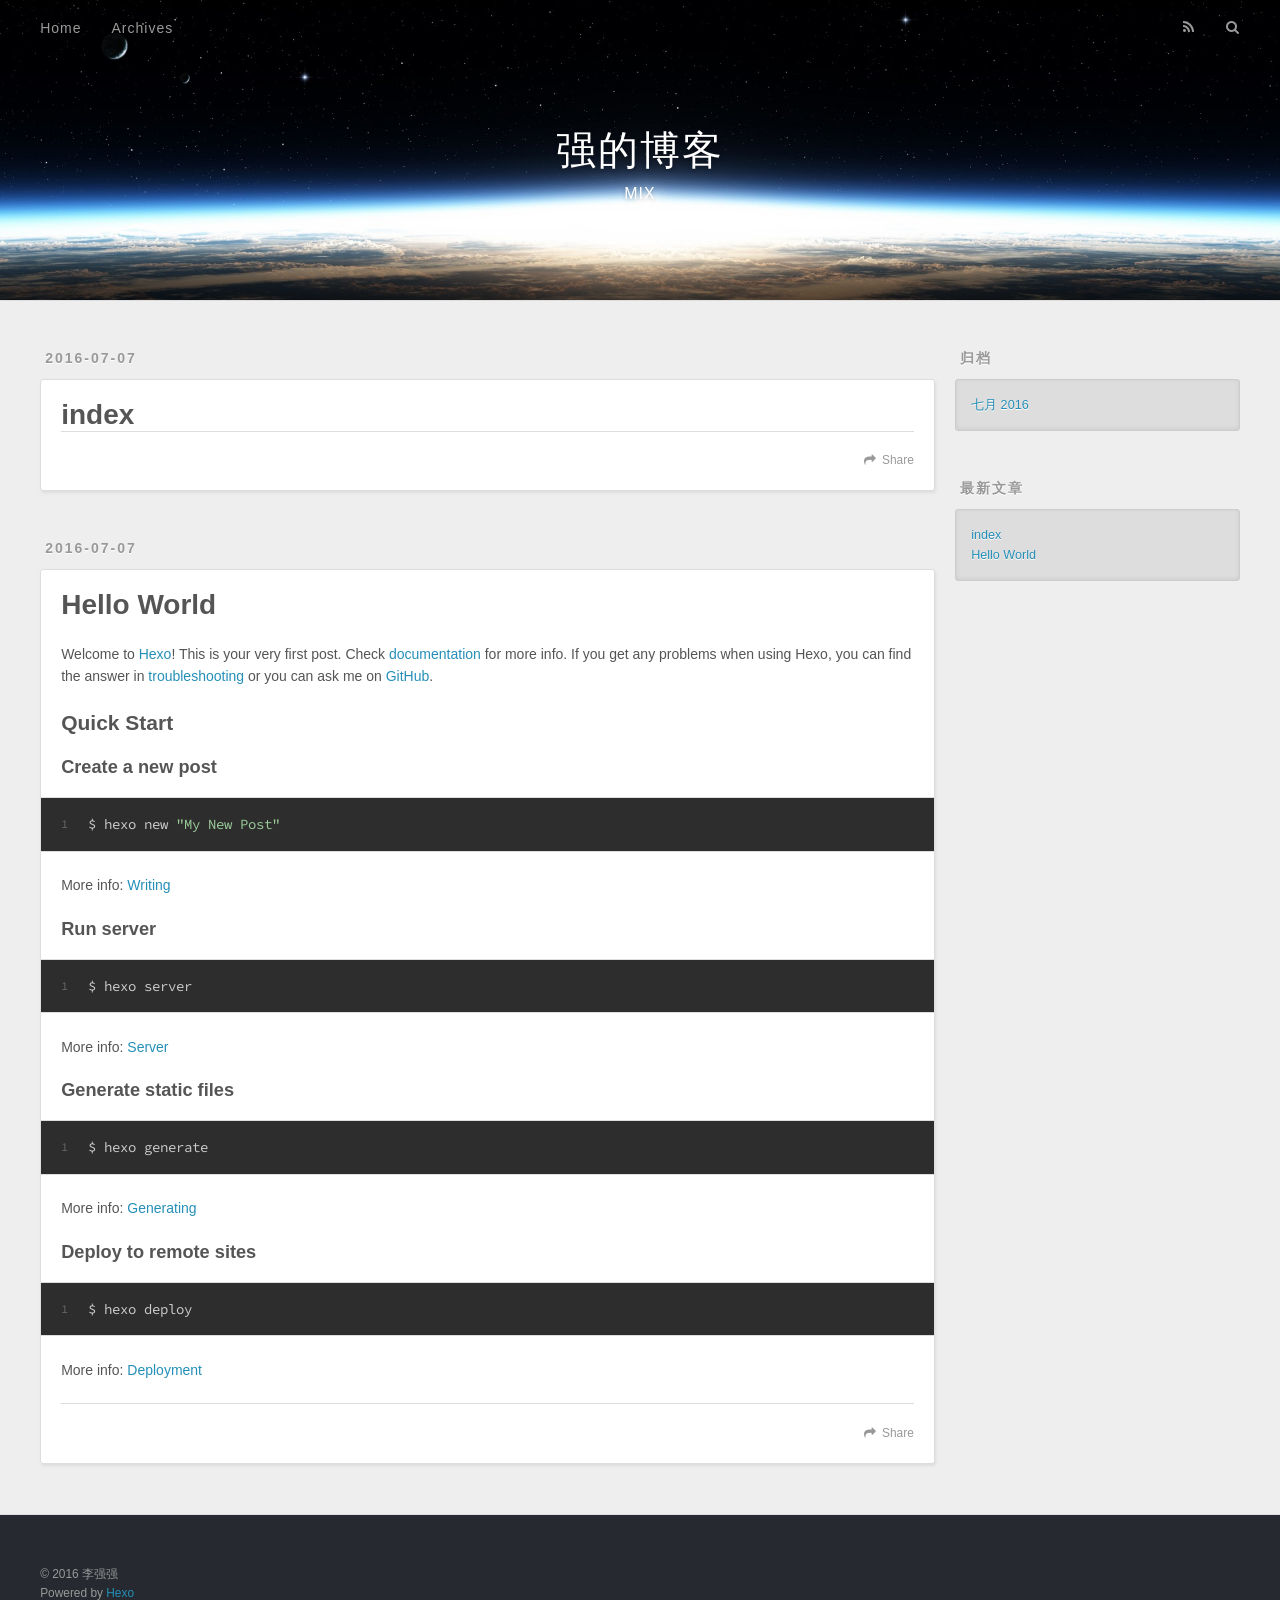
==== index.html @ 11a13149 "Site updated: 2016-07-07 17:07:21" ====
<!DOCTYPE html>
<html>
<head>
  <meta charset="utf-8">
  
  <title>强的博客</title>
  <meta name="viewport" content="width=device-width, initial-scale=1, maximum-scale=1">
  <meta name="description" content="MIX|stoneskill">
<meta property="og:type" content="website">
<meta property="og:title" content="强的博客">
<meta property="og:url" content="http://stoneskill.com/index.html">
<meta property="og:site_name" content="强的博客">
<meta property="og:description" content="MIX|stoneskill">
<meta name="twitter:card" content="summary">
<meta name="twitter:title" content="强的博客">
<meta name="twitter:description" content="MIX|stoneskill">
  
    <link rel="alternate" href="/atom.xml" title="强的博客" type="application/atom+xml">
  
  
    <link rel="icon" href="/favicon.png">
  
  
    <link href="//fonts.googleapis.com/css?family=Source+Code+Pro" rel="stylesheet" type="text/css">
  
  <link rel="stylesheet" href="/css/style.css">
  

</head>

<body>
  <div id="container">
    <div id="wrap">
      <header id="header">
  <div id="banner"></div>
  <div id="header-outer" class="outer">
    <div id="header-title" class="inner">
      <h1 id="logo-wrap">
        <a href="/" id="logo">强的博客</a>
      </h1>
      
        <h2 id="subtitle-wrap">
          <a href="/" id="subtitle">MIX</a>
        </h2>
      
    </div>
    <div id="header-inner" class="inner">
      <nav id="main-nav">
        <a id="main-nav-toggle" class="nav-icon"></a>
        
          <a class="main-nav-link" href="/">Home</a>
        
          <a class="main-nav-link" href="/archives">Archives</a>
        
      </nav>
      <nav id="sub-nav">
        
          <a id="nav-rss-link" class="nav-icon" href="/atom.xml" title="RSS Feed"></a>
        
        <a id="nav-search-btn" class="nav-icon" title="搜索"></a>
      </nav>
      <div id="search-form-wrap">
        <form action="//google.com/search" method="get" accept-charset="UTF-8" class="search-form"><input type="search" name="q" results="0" class="search-form-input" placeholder="Search"><button type="submit" class="search-form-submit">&#xF002;</button><input type="hidden" name="sitesearch" value="http://stoneskill.com"></form>
      </div>
    </div>
  </div>
</header>
      <div class="outer">
        <section id="main">
  
    <article id="post-index" class="article article-type-post" itemscope itemprop="blogPost">
  <div class="article-meta">
    <a href="/2016/07/07/index/" class="article-date">
  <time datetime="2016-07-07T08:26:46.000Z" itemprop="datePublished">2016-07-07</time>
</a>
    
  </div>
  <div class="article-inner">
    
    
      <header class="article-header">
        
  
    <h1 itemprop="name">
      <a class="article-title" href="/2016/07/07/index/">index</a>
    </h1>
  

      </header>
    
    <div class="article-entry" itemprop="articleBody">
      
        
      
    </div>
    <footer class="article-footer">
      <a data-url="http://stoneskill.com/2016/07/07/index/" data-id="ciqc1v30800016gr7ipz0h8zb" class="article-share-link">Share</a>
      
      
    </footer>
  </div>
  
</article>


  
    <article id="post-hello-world" class="article article-type-post" itemscope itemprop="blogPost">
  <div class="article-meta">
    <a href="/2016/07/07/hello-world/" class="article-date">
  <time datetime="2016-07-07T08:19:09.264Z" itemprop="datePublished">2016-07-07</time>
</a>
    
  </div>
  <div class="article-inner">
    
    
      <header class="article-header">
        
  
    <h1 itemprop="name">
      <a class="article-title" href="/2016/07/07/hello-world/">Hello World</a>
    </h1>
  

      </header>
    
    <div class="article-entry" itemprop="articleBody">
      
        <p>Welcome to <a href="https://hexo.io/" target="_blank" rel="external">Hexo</a>! This is your very first post. Check <a href="https://hexo.io/docs/" target="_blank" rel="external">documentation</a> for more info. If you get any problems when using Hexo, you can find the answer in <a href="https://hexo.io/docs/troubleshooting.html" target="_blank" rel="external">troubleshooting</a> or you can ask me on <a href="https://github.com/hexojs/hexo/issues" target="_blank" rel="external">GitHub</a>.</p>
<h2 id="Quick-Start"><a href="#Quick-Start" class="headerlink" title="Quick Start"></a>Quick Start</h2><h3 id="Create-a-new-post"><a href="#Create-a-new-post" class="headerlink" title="Create a new post"></a>Create a new post</h3><figure class="highlight bash"><table><tr><td class="gutter"><pre><div class="line">1</div></pre></td><td class="code"><pre><div class="line">$ hexo new <span class="string">"My New Post"</span></div></pre></td></tr></table></figure>
<p>More info: <a href="https://hexo.io/docs/writing.html" target="_blank" rel="external">Writing</a></p>
<h3 id="Run-server"><a href="#Run-server" class="headerlink" title="Run server"></a>Run server</h3><figure class="highlight bash"><table><tr><td class="gutter"><pre><div class="line">1</div></pre></td><td class="code"><pre><div class="line">$ hexo server</div></pre></td></tr></table></figure>
<p>More info: <a href="https://hexo.io/docs/server.html" target="_blank" rel="external">Server</a></p>
<h3 id="Generate-static-files"><a href="#Generate-static-files" class="headerlink" title="Generate static files"></a>Generate static files</h3><figure class="highlight bash"><table><tr><td class="gutter"><pre><div class="line">1</div></pre></td><td class="code"><pre><div class="line">$ hexo generate</div></pre></td></tr></table></figure>
<p>More info: <a href="https://hexo.io/docs/generating.html" target="_blank" rel="external">Generating</a></p>
<h3 id="Deploy-to-remote-sites"><a href="#Deploy-to-remote-sites" class="headerlink" title="Deploy to remote sites"></a>Deploy to remote sites</h3><figure class="highlight bash"><table><tr><td class="gutter"><pre><div class="line">1</div></pre></td><td class="code"><pre><div class="line">$ hexo deploy</div></pre></td></tr></table></figure>
<p>More info: <a href="https://hexo.io/docs/deployment.html" target="_blank" rel="external">Deployment</a></p>

      
    </div>
    <footer class="article-footer">
      <a data-url="http://stoneskill.com/2016/07/07/hello-world/" data-id="ciqc1v30200006gr71jn0wykl" class="article-share-link">Share</a>
      
      
    </footer>
  </div>
  
</article>


  

</section>
        
          <aside id="sidebar">
  
    

  
    

  
    
  
    
  <div class="widget-wrap">
    <h3 class="widget-title">归档</h3>
    <div class="widget">
      <ul class="archive-list"><li class="archive-list-item"><a class="archive-list-link" href="/archives/2016/07/">七月 2016</a></li></ul>
    </div>
  </div>


  
    
  <div class="widget-wrap">
    <h3 class="widget-title">最新文章</h3>
    <div class="widget">
      <ul>
        
          <li>
            <a href="/2016/07/07/index/">index</a>
          </li>
        
          <li>
            <a href="/2016/07/07/hello-world/">Hello World</a>
          </li>
        
      </ul>
    </div>
  </div>

  
</aside>
        
      </div>
      <footer id="footer">
  
  <div class="outer">
    <div id="footer-info" class="inner">
      &copy; 2016 李强强<br>
      Powered by <a href="http://hexo.io/" target="_blank">Hexo</a>
    </div>
  </div>
</footer>
    </div>
    <nav id="mobile-nav">
  
    <a href="/" class="mobile-nav-link">Home</a>
  
    <a href="/archives" class="mobile-nav-link">Archives</a>
  
</nav>
    

<script src="//ajax.googleapis.com/ajax/libs/jquery/2.0.3/jquery.min.js"></script>


  <link rel="stylesheet" href="/fancybox/jquery.fancybox.css">
  <script src="/fancybox/jquery.fancybox.pack.js"></script>


<script src="/js/script.js"></script>

  </div>
</body>
</html>
---- css/style.css ----
body {
  width: 100%;
}
body:before,
body:after {
  content: "";
  display: table;
}
body:after {
  clear: both;
}
html,
body,
div,
span,
applet,
object,
iframe,
h1,
h2,
h3,
h4,
h5,
h6,
p,
blockquote,
pre,
a,
abbr,
acronym,
address,
big,
cite,
code,
del,
dfn,
em,
img,
ins,
kbd,
q,
s,
samp,
small,
strike,
strong,
sub,
sup,
tt,
var,
dl,
dt,
dd,
ol,
ul,
li,
fieldset,
form,
label,
legend,
table,
caption,
tbody,
tfoot,
thead,
tr,
th,
td {
  margin: 0;
  padding: 0;
  border: 0;
  outline: 0;
  font-weight: inherit;
  font-style: inherit;
  font-family: inherit;
  font-size: 100%;
  vertical-align: baseline;
}
body {
  line-height: 1;
  color: #000;
  background: #fff;
}
ol,
ul {
  list-style: none;
}
table {
  border-collapse: separate;
  border-spacing: 0;
  vertical-align: middle;
}
caption,
th,
td {
  text-align: left;
  font-weight: normal;
  vertical-align: middle;
}
a img {
  border: none;
}
input,
button {
  margin: 0;
  padding: 0;
}
input::-moz-focus-inner,
button::-moz-focus-inner {
  border: 0;
  padding: 0;
}
@font-face {
  font-family: FontAwesome;
  font-style: normal;
  font-weight: normal;
  src: url("fonts/fontawesome-webfont.eot?v=#4.0.3");
  src: url("fonts/fontawesome-webfont.eot?#iefix&v=#4.0.3") format("embedded-opentype"), url("fonts/fontawesome-webfont.woff?v=#4.0.3") format("woff"), url("fonts/fontawesome-webfont.ttf?v=#4.0.3") format("truetype"), url("fonts/fontawesome-webfont.svg#fontawesomeregular?v=#4.0.3") format("svg");
}
html,
body,
#container {
  height: 100%;
}
body {
  background: #eee;
  font: 14px "Helvetica Neue", Helvetica, Arial, sans-serif;
  -webkit-text-size-adjust: 100%;
}
.outer {
  max-width: 1220px;
  margin: 0 auto;
  padding: 0 20px;
}
.outer:before,
.outer:after {
  content: "";
  display: table;
}
.outer:after {
  clear: both;
}
.inner {
  display: inline;
  float: left;
  width: 98.33333333333333%;
  margin: 0 0.833333333333333%;
}
.left,
.alignleft {
  float: left;
}
.right,
.alignright {
  float: right;
}
.clear {
  clear: both;
}
#container {
  position: relative;
}
.mobile-nav-on {
  overflow: hidden;
}
#wrap {
  height: 100%;
  width: 100%;
  position: absolute;
  top: 0;
  left: 0;
  -webkit-transition: 0.2s ease-out;
  -moz-transition: 0.2s ease-out;
  -ms-transition: 0.2s ease-out;
  transition: 0.2s ease-out;
  z-index: 1;
  background: #eee;
}
.mobile-nav-on #wrap {
  left: 280px;
}
@media screen and (min-width: 768px) {
  #main {
    display: inline;
    float: left;
    width: 73.33333333333333%;
    margin: 0 0.833333333333333%;
  }
}
.article-date,
.article-category-link,
.archive-year,
.widget-title {
  text-decoration: none;
  text-transform: uppercase;
  letter-spacing: 2px;
  color: #999;
  margin-bottom: 1em;
  margin-left: 5px;
  line-height: 1em;
  text-shadow: 0 1px #fff;
  font-weight: bold;
}
.article-inner,
.archive-article-inner {
  background: #fff;
  -webkit-box-shadow: 1px 2px 3px #ddd;
  box-shadow: 1px 2px 3px #ddd;
  border: 1px solid #ddd;
  -webkit-border-radius: 3px;
  border-radius: 3px;
}
.article-entry h1,
.widget h1 {
  font-size: 2em;
}
.article-entry h2,
.widget h2 {
  font-size: 1.5em;
}
.article-entry h3,
.widget h3 {
  font-size: 1.3em;
}
.article-entry h4,
.widget h4 {
  font-size: 1.2em;
}
.article-entry h5,
.widget h5 {
  font-size: 1em;
}
.article-entry h6,
.widget h6 {
  font-size: 1em;
  color: #999;
}
.article-entry hr,
.widget hr {
  border: 1px dashed #ddd;
}
.article-entry strong,
.widget strong {
  font-weight: bold;
}
.article-entry em,
.widget em,
.article-entry cite,
.widget cite {
  font-style: italic;
}
.article-entry sup,
.widget sup,
.article-entry sub,
.widget sub {
  font-size: 0.75em;
  line-height: 0;
  position: relative;
  vertical-align: baseline;
}
.article-entry sup,
.widget sup {
  top: -0.5em;
}
.article-entry sub,
.widget sub {
  bottom: -0.2em;
}
.article-entry small,
.widget small {
  font-size: 0.85em;
}
.article-entry acronym,
.widget acronym,
.article-entry abbr,
.widget abbr {
  border-bottom: 1px dotted;
}
.article-entry ul,
.widget ul,
.article-entry ol,
.widget ol,
.article-entry dl,
.widget dl {
  margin: 0 20px;
  line-height: 1.6em;
}
.article-entry ul ul,
.widget ul ul,
.article-entry ol ul,
.widget ol ul,
.article-entry ul ol,
.widget ul ol,
.article-entry ol ol,
.widget ol ol {
  margin-top: 0;
  margin-bottom: 0;
}
.article-entry ul,
.widget ul {
  list-style: disc;
}
.article-entry ol,
.widget ol {
  list-style: decimal;
}
.article-entry dt,
.widget dt {
  font-weight: bold;
}
#header {
  height: 300px;
  position: relative;
  border-bottom: 1px solid #ddd;
}
#header:before,
#header:after {
  content: "";
  position: absolute;
  left: 0;
  right: 0;
  height: 40px;
}
#header:before {
  top: 0;
  background: -webkit-linear-gradient(rgba(0,0,0,0.2), transparent);
  background: -moz-linear-gradient(rgba(0,0,0,0.2), transparent);
  background: -ms-linear-gradient(rgba(0,0,0,0.2), transparent);
  background: linear-gradient(rgba(0,0,0,0.2), transparent);
}
#header:after {
  bottom: 0;
  background: -webkit-linear-gradient(transparent, rgba(0,0,0,0.2));
  background: -moz-linear-gradient(transparent, rgba(0,0,0,0.2));
  background: -ms-linear-gradient(transparent, rgba(0,0,0,0.2));
  background: linear-gradient(transparent, rgba(0,0,0,0.2));
}
#header-outer {
  height: 100%;
  position: relative;
}
#header-inner {
  position: relative;
  overflow: hidden;
}
#banner {
  position: absolute;
  top: 0;
  left: 0;
  width: 100%;
  height: 100%;
  background: url("images/banner.jpg") center #000;
  -webkit-background-size: cover;
  -moz-background-size: cover;
  background-size: cover;
  z-index: -1;
}
#header-title {
  text-align: center;
  height: 40px;
  position: absolute;
  top: 50%;
  left: 0;
  margin-top: -20px;
}
#logo,
#subtitle {
  text-decoration: none;
  color: #fff;
  font-weight: 300;
  text-shadow: 0 1px 4px rgba(0,0,0,0.3);
}
#logo {
  font-size: 40px;
  line-height: 40px;
  letter-spacing: 2px;
}
#subtitle {
  font-size: 16px;
  line-height: 16px;
  letter-spacing: 1px;
}
#subtitle-wrap {
  margin-top: 16px;
}
#main-nav {
  float: left;
  margin-left: -15px;
}
.nav-icon,
.main-nav-link {
  float: left;
  color: #fff;
  opacity: 0.6;
  text-decoration: none;
  text-shadow: 0 1px rgba(0,0,0,0.2);
  -webkit-transition: opacity 0.2s;
  -moz-transition: opacity 0.2s;
  -ms-transition: opacity 0.2s;
  transition: opacity 0.2s;
  display: block;
  padding: 20px 15px;
}
.nav-icon:hover,
.main-nav-link:hover {
  opacity: 1;
}
.nav-icon {
  font-family: FontAwesome;
  text-align: center;
  font-size: 14px;
  width: 14px;
  height: 14px;
  padding: 20px 15px;
  position: relative;
  cursor: pointer;
}
.main-nav-link {
  font-weight: 300;
  letter-spacing: 1px;
}
@media screen and (max-width: 479px) {
  .main-nav-link {
    display: none;
  }
}
#main-nav-toggle {
  display: none;
}
#main-nav-toggle:before {
  content: "\f0c9";
}
@media screen and (max-width: 479px) {
  #main-nav-toggle {
    display: block;
  }
}
#sub-nav {
  float: right;
  margin-right: -15px;
}
#nav-rss-link:before {
  content: "\f09e";
}
#nav-search-btn:before {
  content: "\f002";
}
#search-form-wrap {
  position: absolute;
  top: 15px;
  width: 150px;
  height: 30px;
  right: -150px;
  opacity: 0;
  -webkit-transition: 0.2s ease-out;
  -moz-transition: 0.2s ease-out;
  -ms-transition: 0.2s ease-out;
  transition: 0.2s ease-out;
}
#search-form-wrap.on {
  opacity: 1;
  right: 0;
}
@media screen and (max-width: 479px) {
  #search-form-wrap {
    width: 100%;
    right: -100%;
  }
}
.search-form {
  position: absolute;
  top: 0;
  left: 0;
  right: 0;
  background: #fff;
  padding: 5px 15px;
  -webkit-border-radius: 15px;
  border-radius: 15px;
  -webkit-box-shadow: 0 0 10px rgba(0,0,0,0.3);
  box-shadow: 0 0 10px rgba(0,0,0,0.3);
}
.search-form-input {
  border: none;
  background: none;
  color: #555;
  width: 100%;
  font: 13px "Helvetica Neue", Helvetica, Arial, sans-serif;
  outline: none;
}
.search-form-input::-webkit-search-results-decoration,
.search-form-input::-webkit-search-cancel-button {
  -webkit-appearance: none;
}
.search-form-submit {
  position: absolute;
  top: 50%;
  right: 10px;
  margin-top: -7px;
  font: 13px FontAwesome;
  border: none;
  background: none;
  color: #bbb;
  cursor: pointer;
}
.search-form-submit:hover,
.search-form-submit:focus {
  color: #777;
}
.article {
  margin: 50px 0;
}
.article-inner {
  overflow: hidden;
}
.article-meta:before,
.article-meta:after {
  content: "";
  display: table;
}
.article-meta:after {
  clear: both;
}
.article-date {
  float: left;
}
.article-category {
  float: left;
  line-height: 1em;
  color: #ccc;
  text-shadow: 0 1px #fff;
  margin-left: 8px;
}
.article-category:before {
  content: "\2022";
}
.article-category-link {
  margin: 0 12px 1em;
}
.article-header {
  padding: 20px 20px 0;
}
.article-title {
  text-decoration: none;
  font-size: 2em;
  font-weight: bold;
  color: #555;
  line-height: 1.1em;
  -webkit-transition: color 0.2s;
  -moz-transition: color 0.2s;
  -ms-transition: color 0.2s;
  transition: color 0.2s;
}
a.article-title:hover {
  color: #258fb8;
}
.article-entry {
  color: #555;
  padding: 0 20px;
}
.article-entry:before,
.article-entry:after {
  content: "";
  display: table;
}
.article-entry:after {
  clear: both;
}
.article-entry p,
.article-entry table {
  line-height: 1.6em;
  margin: 1.6em 0;
}
.article-entry h1,
.article-entry h2,
.article-entry h3,
.article-entry h4,
.article-entry h5,
.article-entry h6 {
  font-weight: bold;
}
.article-entry h1,
.article-entry h2,
.article-entry h3,
.article-entry h4,
.article-entry h5,
.article-entry h6 {
  line-height: 1.1em;
  margin: 1.1em 0;
}
.article-entry a {
  color: #258fb8;
  text-decoration: none;
}
.article-entry a:hover {
  text-decoration: underline;
}
.article-entry ul,
.article-entry ol,
.article-entry dl {
  margin-top: 1.6em;
  margin-bottom: 1.6em;
}
.article-entry img,
.article-entry video {
  max-width: 100%;
  height: auto;
  display: block;
  margin: auto;
}
.article-entry iframe {
  border: none;
}
.article-entry table {
  width: 100%;
  border-collapse: collapse;
  border-spacing: 0;
}
.article-entry th {
  font-weight: bold;
  border-bottom: 3px solid #ddd;
  padding-bottom: 0.5em;
}
.article-entry td {
  border-bottom: 1px solid #ddd;
  padding: 10px 0;
}
.article-entry blockquote {
  font-family: Georgia, "Times New Roman", serif;
  font-size: 1.4em;
  margin: 1.6em 20px;
  text-align: center;
}
.article-entry blockquote footer {
  font-size: 14px;
  margin: 1.6em 0;
  font-family: "Helvetica Neue", Helvetica, Arial, sans-serif;
}
.article-entry blockquote footer cite:before {
  content: "—";
  padding: 0 0.5em;
}
.article-entry .pullquote {
  text-align: left;
  width: 45%;
  margin: 0;
}
.article-entry .pullquote.left {
  margin-left: 0.5em;
  margin-right: 1em;
}
.article-entry .pullquote.right {
  margin-right: 0.5em;
  margin-left: 1em;
}
.article-entry .caption {
  color: #999;
  display: block;
  font-size: 0.9em;
  margin-top: 0.5em;
  position: relative;
  text-align: center;
}
.article-entry .video-container {
  position: relative;
  padding-top: 56.25%;
  height: 0;
  overflow: hidden;
}
.article-entry .video-container iframe,
.article-entry .video-container object,
.article-entry .video-container embed {
  position: absolute;
  top: 0;
  left: 0;
  width: 100%;
  height: 100%;
  margin-top: 0;
}
.article-more-link a {
  display: inline-block;
  line-height: 1em;
  padding: 6px 15px;
  -webkit-border-radius: 15px;
  border-radius: 15px;
  background: #eee;
  color: #999;
  text-shadow: 0 1px #fff;
  text-decoration: none;
}
.article-more-link a:hover {
  background: #258fb8;
  color: #fff;
  text-decoration: none;
  text-shadow: 0 1px #1e7293;
}
.article-footer {
  font-size: 0.85em;
  line-height: 1.6em;
  border-top: 1px solid #ddd;
  padding-top: 1.6em;
  margin: 0 20px 20px;
}
.article-footer:before,
.article-footer:after {
  content: "";
  display: table;
}
.article-footer:after {
  clear: both;
}
.article-footer a {
  color: #999;
  text-decoration: none;
}
.article-footer a:hover {
  color: #555;
}
.article-tag-list-item {
  float: left;
  margin-right: 10px;
}
.article-tag-list-link:before {
  content: "#";
}
.article-comment-link {
  float: right;
}
.article-comment-link:before {
  content: "\f075";
  font-family: FontAwesome;
  padding-right: 8px;
}
.article-share-link {
  cursor: pointer;
  float: right;
  margin-left: 20px;
}
.article-share-link:before {
  content: "\f064";
  font-family: FontAwesome;
  padding-right: 6px;
}
#article-nav {
  position: relative;
}
#article-nav:before,
#article-nav:after {
  content: "";
  display: table;
}
#article-nav:after {
  clear: both;
}
@media screen and (min-width: 768px) {
  #article-nav {
    margin: 50px 0;
  }
  #article-nav:before {
    width: 8px;
    height: 8px;
    position: absolute;
    top: 50%;
    left: 50%;
    margin-top: -4px;
    margin-left: -4px;
    content: "";
    -webkit-border-radius: 50%;
    border-radius: 50%;
    background: #ddd;
    -webkit-box-shadow: 0 1px 2px #fff;
    box-shadow: 0 1px 2px #fff;
  }
}
.article-nav-link-wrap {
  text-decoration: none;
  text-shadow: 0 1px #fff;
  color: #999;
  -webkit-box-sizing: border-box;
  -moz-box-sizing: border-box;
  box-sizing: border-box;
  margin-top: 50px;
  text-align: center;
  display: block;
}
.article-nav-link-wrap:hover {
  color: #555;
}
@media screen and (min-width: 768px) {
  .article-nav-link-wrap {
    width: 50%;
    margin-top: 0;
  }
}
@media screen and (min-width: 768px) {
  #article-nav-newer {
    float: left;
    text-align: right;
    padding-right: 20px;
  }
}
@media screen and (min-width: 768px) {
  #article-nav-older {
    float: right;
    text-align: left;
    padding-left: 20px;
  }
}
.article-nav-caption {
  text-transform: uppercase;
  letter-spacing: 2px;
  color: #ddd;
  line-height: 1em;
  font-weight: bold;
}
#article-nav-newer .article-nav-caption {
  margin-right: -2px;
}
.article-nav-title {
  font-size: 0.85em;
  line-height: 1.6em;
  margin-top: 0.5em;
}
.article-share-box {
  position: absolute;
  display: none;
  background: #fff;
  -webkit-box-shadow: 1px 2px 10px rgba(0,0,0,0.2);
  box-shadow: 1px 2px 10px rgba(0,0,0,0.2);
  -webkit-border-radius: 3px;
  border-radius: 3px;
  margin-left: -145px;
  overflow: hidden;
  z-index: 1;
}
.article-share-box.on {
  display: block;
}
.article-share-input {
  width: 100%;
  background: none;
  -webkit-box-sizing: border-box;
  -moz-box-sizing: border-box;
  box-sizing: border-box;
  font: 14px "Helvetica Neue", Helvetica, Arial, sans-serif;
  padding: 0 15px;
  color: #555;
  outline: none;
  border: 1px solid #ddd;
  -webkit-border-radius: 3px 3px 0 0;
  border-radius: 3px 3px 0 0;
  height: 36px;
  line-height: 36px;
}
.article-share-links {
  background: #eee;
}
.article-share-links:before,
.article-share-links:after {
  content: "";
  display: table;
}
.article-share-links:after {
  clear: both;
}
.article-share-twitter,
.article-share-facebook,
.article-share-pinterest,
.article-share-google {
  width: 50px;
  height: 36px;
  display: block;
  float: left;
  position: relative;
  color: #999;
  text-shadow: 0 1px #fff;
}
.article-share-twitter:before,
.article-share-facebook:before,
.article-share-pinterest:before,
.article-share-google:before {
  font-size: 20px;
  font-family: FontAwesome;
  width: 20px;
  height: 20px;
  position: absolute;
  top: 50%;
  left: 50%;
  margin-top: -10px;
  margin-left: -10px;
  text-align: center;
}
.article-share-twitter:hover,
.article-share-facebook:hover,
.article-share-pinterest:hover,
.article-share-google:hover {
  color: #fff;
}
.article-share-twitter:before {
  content: "\f099";
}
.article-share-twitter:hover {
  background: #00aced;
  text-shadow: 0 1px #008abe;
}
.article-share-facebook:before {
  content: "\f09a";
}
.article-share-facebook:hover {
  background: #3b5998;
  text-shadow: 0 1px #2f477a;
}
.article-share-pinterest:before {
  content: "\f0d2";
}
.article-share-pinterest:hover {
  background: #cb2027;
  text-shadow: 0 1px #a21a1f;
}
.article-share-google:before {
  content: "\f0d5";
}
.article-share-google:hover {
  background: #dd4b39;
  text-shadow: 0 1px #be3221;
}
.article-gallery {
  background: #000;
  position: relative;
}
.article-gallery-photos {
  position: relative;
  overflow: hidden;
}
.article-gallery-img {
  display: none;
  max-width: 100%;
}
.article-gallery-img:first-child {
  display: block;
}
.article-gallery-img.loaded {
  position: absolute;
  display: block;
}
.article-gallery-img img {
  display: block;
  max-width: 100%;
  margin: 0 auto;
}
#comments {
  background: #fff;
  -webkit-box-shadow: 1px 2px 3px #ddd;
  box-shadow: 1px 2px 3px #ddd;
  padding: 20px;
  border: 1px solid #ddd;
  -webkit-border-radius: 3px;
  border-radius: 3px;
  margin: 50px 0;
}
#comments a {
  color: #258fb8;
}
.archives-wrap {
  margin: 50px 0;
}
.archives:before,
.archives:after {
  content: "";
  display: table;
}
.archives:after {
  clear: both;
}
.archive-year-wrap {
  margin-bottom: 1em;
}
.archives {
  -webkit-column-gap: 10px;
  -moz-column-gap: 10px;
  column-gap: 10px;
}
@media screen and (min-width: 480px) and (max-width: 767px) {
  .archives {
    -webkit-column-count: 2;
    -moz-column-count: 2;
    column-count: 2;
  }
}
@media screen and (min-width: 768px) {
  .archives {
    -webkit-column-count: 3;
    -moz-column-count: 3;
    column-count: 3;
  }
}
.archive-article {
  -webkit-column-break-inside: avoid;
  page-break-inside: avoid;
  overflow: hidden;
  break-inside: avoid-column;
}
.archive-article-inner {
  padding: 10px;
  margin-bottom: 15px;
}
.archive-article-title {
  text-decoration: none;
  font-weight: bold;
  color: #555;
  -webkit-transition: color 0.2s;
  -moz-transition: color 0.2s;
  -ms-transition: color 0.2s;
  transition: color 0.2s;
  line-height: 1.6em;
}
.archive-article-title:hover {
  color: #258fb8;
}
.archive-article-footer {
  margin-top: 1em;
}
.archive-article-date {
  color: #999;
  text-decoration: none;
  font-size: 0.85em;
  line-height: 1em;
  margin-bottom: 0.5em;
  display: block;
}
#page-nav {
  margin: 50px auto;
  background: #fff;
  -webkit-box-shadow: 1px 2px 3px #ddd;
  box-shadow: 1px 2px 3px #ddd;
  border: 1px solid #ddd;
  -webkit-border-radius: 3px;
  border-radius: 3px;
  text-align: center;
  color: #999;
  overflow: hidden;
}
#page-nav:before,
#page-nav:after {
  content: "";
  display: table;
}
#page-nav:after {
  clear: both;
}
#page-nav a,
#page-nav span {
  padding: 10px 20px;
  line-height: 1;
  height: 2ex;
}
#page-nav a {
  color: #999;
  text-decoration: none;
}
#page-nav a:hover {
  background: #999;
  color: #fff;
}
#page-nav .prev {
  float: left;
}
#page-nav .next {
  float: right;
}
#page-nav .page-number {
  display: inline-block;
}
@media screen and (max-width: 479px) {
  #page-nav .page-number {
    display: none;
  }
}
#page-nav .current {
  color: #555;
  font-weight: bold;
}
#page-nav .space {
  color: #ddd;
}
#footer {
  background: #262a30;
  padding: 50px 0;
  border-top: 1px solid #ddd;
  color: #999;
}
#footer a {
  color: #258fb8;
  text-decoration: none;
}
#footer a:hover {
  text-decoration: underline;
}
#footer-info {
  line-height: 1.6em;
  font-size: 0.85em;
}
.article-entry pre,
.article-entry .highlight {
  background: #2d2d2d;
  margin: 0 -20px;
  padding: 15px 20px;
  border-style: solid;
  border-color: #ddd;
  border-width: 1px 0;
  overflow: auto;
  color: #ccc;
  line-height: 22.400000000000002px;
}
.article-entry .highlight .gutter pre,
.article-entry .gist .gist-file .gist-data .line-numbers {
  color: #666;
  font-size: 0.85em;
}
.article-entry pre,
.article-entry code {
  font-family: "Source Code Pro", Consolas, Monaco, Menlo, Consolas, monospace;
}
.article-entry code {
  background: #eee;
  text-shadow: 0 1px #fff;
  padding: 0 0.3em;
}
.article-entry pre code {
  background: none;
  text-shadow: none;
  padding: 0;
}
.article-entry .highlight pre {
  border: none;
  margin: 0;
  padding: 0;
}
.article-entry .highlight table {
  margin: 0;
  width: auto;
}
.article-entry .highlight td {
  border: none;
  padding: 0;
}
.article-entry .highlight figcaption {
  font-size: 0.85em;
  color: #999;
  line-height: 1em;
  margin-bottom: 1em;
}
.article-entry .highlight figcaption:before,
.article-entry .highlight figcaption:after {
  content: "";
  display: table;
}
.article-entry .highlight figcaption:after {
  clear: both;
}
.article-entry .highlight figcaption a {
  float: right;
}
.article-entry .highlight .gutter pre {
  text-align: right;
  padding-right: 20px;
}
.article-entry .highlight .line {
  height: 22.400000000000002px;
}
.article-entry .highlight .line.marked {
  background: #515151;
}
.article-entry .gist {
  margin: 0 -20px;
  border-style: solid;
  border-color: #ddd;
  border-width: 1px 0;
  background: #2d2d2d;
  padding: 15px 20px 15px 0;
}
.article-entry .gist .gist-file {
  border: none;
  font-family: "Source Code Pro", Consolas, Monaco, Menlo, Consolas, monospace;
  margin: 0;
}
.article-entry .gist .gist-file .gist-data {
  background: none;
  border: none;
}
.article-entry .gist .gist-file .gist-data .line-numbers {
  background: none;
  border: none;
  padding: 0 20px 0 0;
}
.article-entry .gist .gist-file .gist-data .line-data {
  padding: 0 !important;
}
.article-entry .gist .gist-file .highlight {
  margin: 0;
  padding: 0;
  border: none;
}
.article-entry .gist .gist-file .gist-meta {
  background: #2d2d2d;
  color: #999;
  font: 0.85em "Helvetica Neue", Helvetica, Arial, sans-serif;
  text-shadow: 0 0;
  padding: 0;
  margin-top: 1em;
  margin-left: 20px;
}
.article-entry .gist .gist-file .gist-meta a {
  color: #258fb8;
  font-weight: normal;
}
.article-entry .gist .gist-file .gist-meta a:hover {
  text-decoration: underline;
}
pre .comment,
pre .title {
  color: #999;
}
pre .variable,
pre .attribute,
pre .tag,
pre .regexp,
pre .ruby .constant,
pre .xml .tag .title,
pre .xml .pi,
pre .xml .doctype,
pre .html .doctype,
pre .css .id,
pre .css .class,
pre .css .pseudo {
  color: #f2777a;
}
pre .number,
pre .preprocessor,
pre .built_in,
pre .literal,
pre .params,
pre .constant {
  color: #f99157;
}
pre .class,
pre .ruby .class .title,
pre .css .rules .attribute {
  color: #9c9;
}
pre .string,
pre .value,
pre .inheritance,
pre .header,
pre .ruby .symbol,
pre .xml .cdata {
  color: #9c9;
}
pre .css .hexcolor {
  color: #6cc;
}
pre .function,
pre .python .decorator,
pre .python .title,
pre .ruby .function .title,
pre .ruby .title .keyword,
pre .perl .sub,
pre .javascript .title,
pre .coffeescript .title {
  color: #69c;
}
pre .keyword,
pre .javascript .function {
  color: #c9c;
}
@media screen and (max-width: 479px) {
  #mobile-nav {
    position: absolute;
    top: 0;
    left: 0;
    width: 280px;
    height: 100%;
    background: #191919;
    border-right: 1px solid #fff;
  }
}
@media screen and (max-width: 479px) {
  .mobile-nav-link {
    display: block;
    color: #999;
    text-decoration: none;
    padding: 15px 20px;
    font-weight: bold;
  }
  .mobile-nav-link:hover {
    color: #fff;
  }
}
@media screen and (min-width: 768px) {
  #sidebar {
    display: inline;
    float: left;
    width: 23.333333333333332%;
    margin: 0 0.833333333333333%;
  }
}
.widget-wrap {
  margin: 50px 0;
}
.widget {
  color: #777;
  text-shadow: 0 1px #fff;
  background: #ddd;
  -webkit-box-shadow: 0 -1px 4px #ccc inset;
  box-shadow: 0 -1px 4px #ccc inset;
  border: 1px solid #ccc;
  padding: 15px;
  -webkit-border-radius: 3px;
  border-radius: 3px;
}
.widget a {
  color: #258fb8;
  text-decoration: none;
}
.widget a:hover {
  text-decoration: underline;
}
.widget ul ul,
.widget ol ul,
.widget dl ul,
.widget ul ol,
.widget ol ol,
.widget dl ol,
.widget ul dl,
.widget ol dl,
.widget dl dl {
  margin-left: 15px;
  list-style: disc;
}
.widget {
  line-height: 1.6em;
  word-wrap: break-word;
  font-size: 0.9em;
}
.widget ul,
.widget ol {
  list-style: none;
  margin: 0;
}
.widget ul ul,
.widget ol ul,
.widget ul ol,
.widget ol ol {
  margin: 0 20px;
}
.widget ul ul,
.widget ol ul {
  list-style: disc;
}
.widget ul ol,
.widget ol ol {
  list-style: decimal;
}
.category-list-count,
.tag-list-count,
.archive-list-count {
  padding-left: 5px;
  color: #999;
  font-size: 0.85em;
}
.category-list-count:before,
.tag-list-count:before,
.archive-list-count:before {
  content: "(";
}
.category-list-count:after,
.tag-list-count:after,
.archive-list-count:after {
  content: ")";
}
.tagcloud a {
  margin-right: 5px;
  display: inline-block;
}
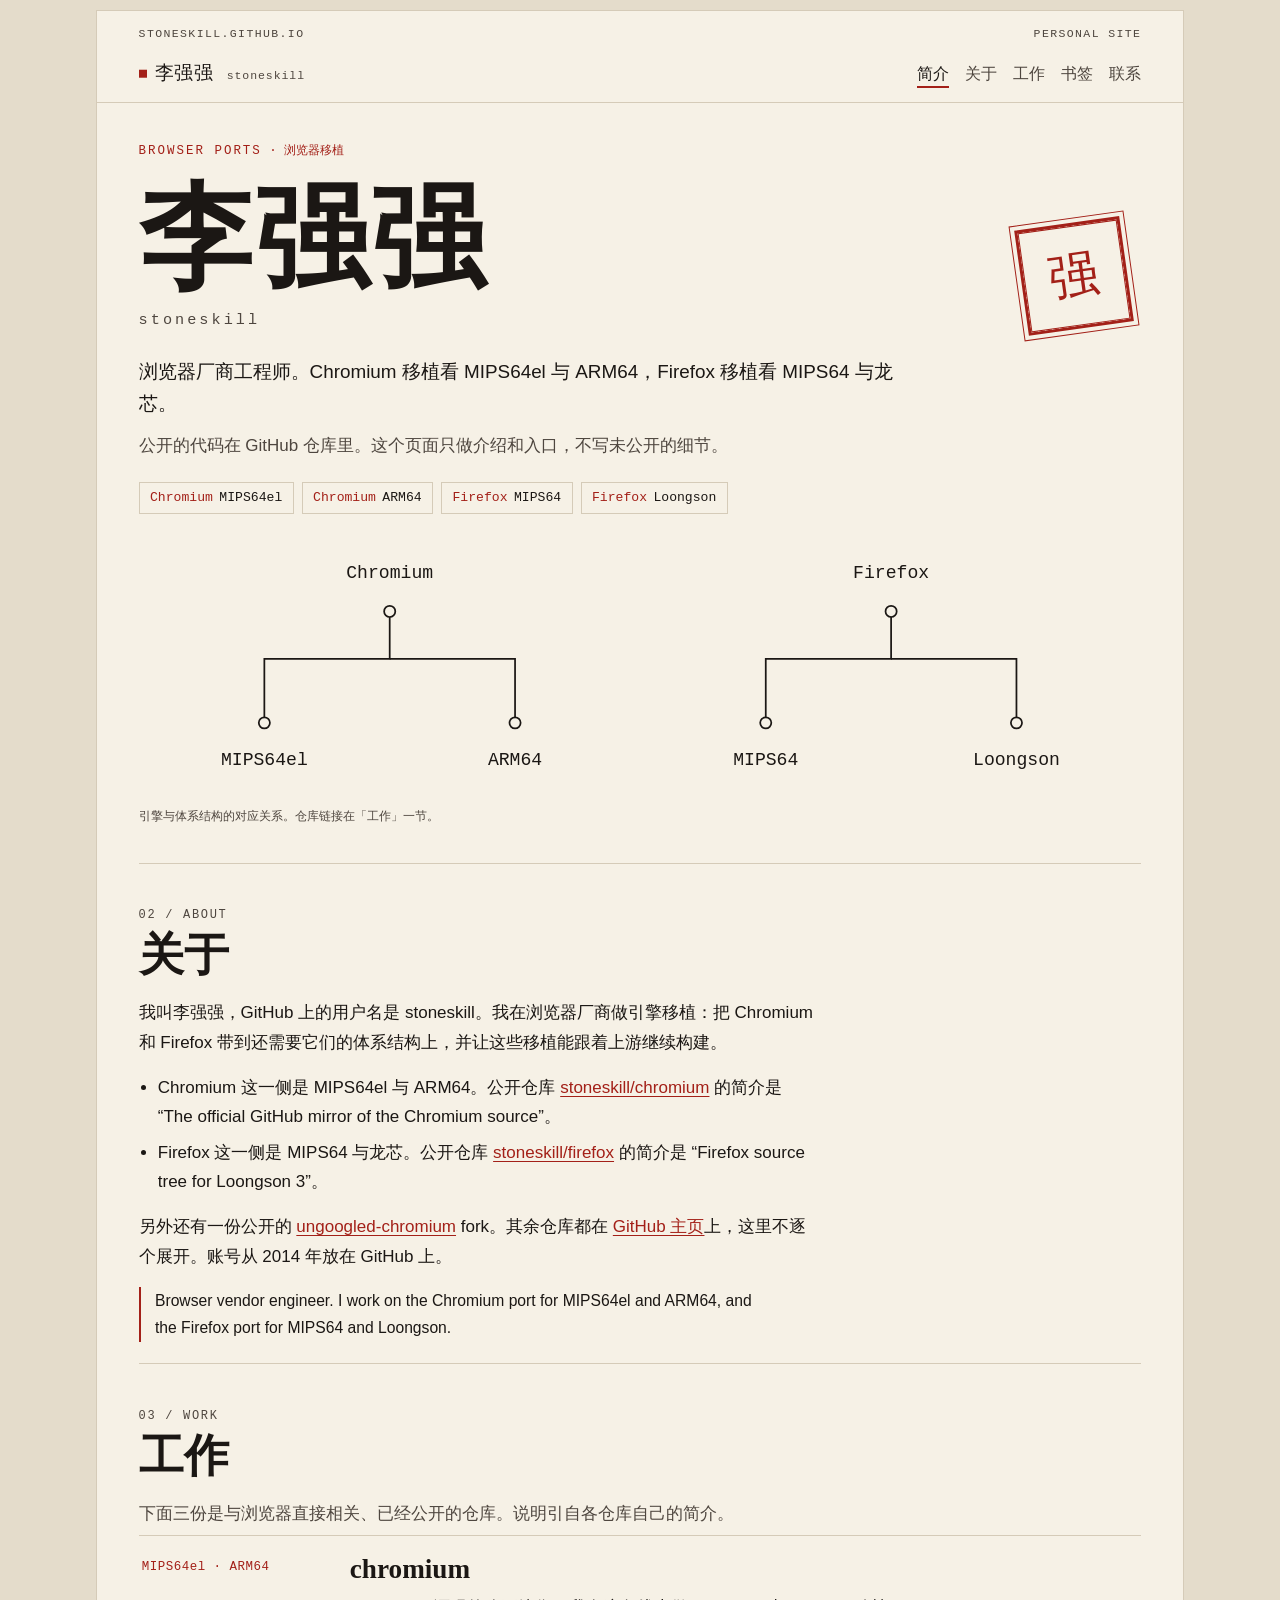
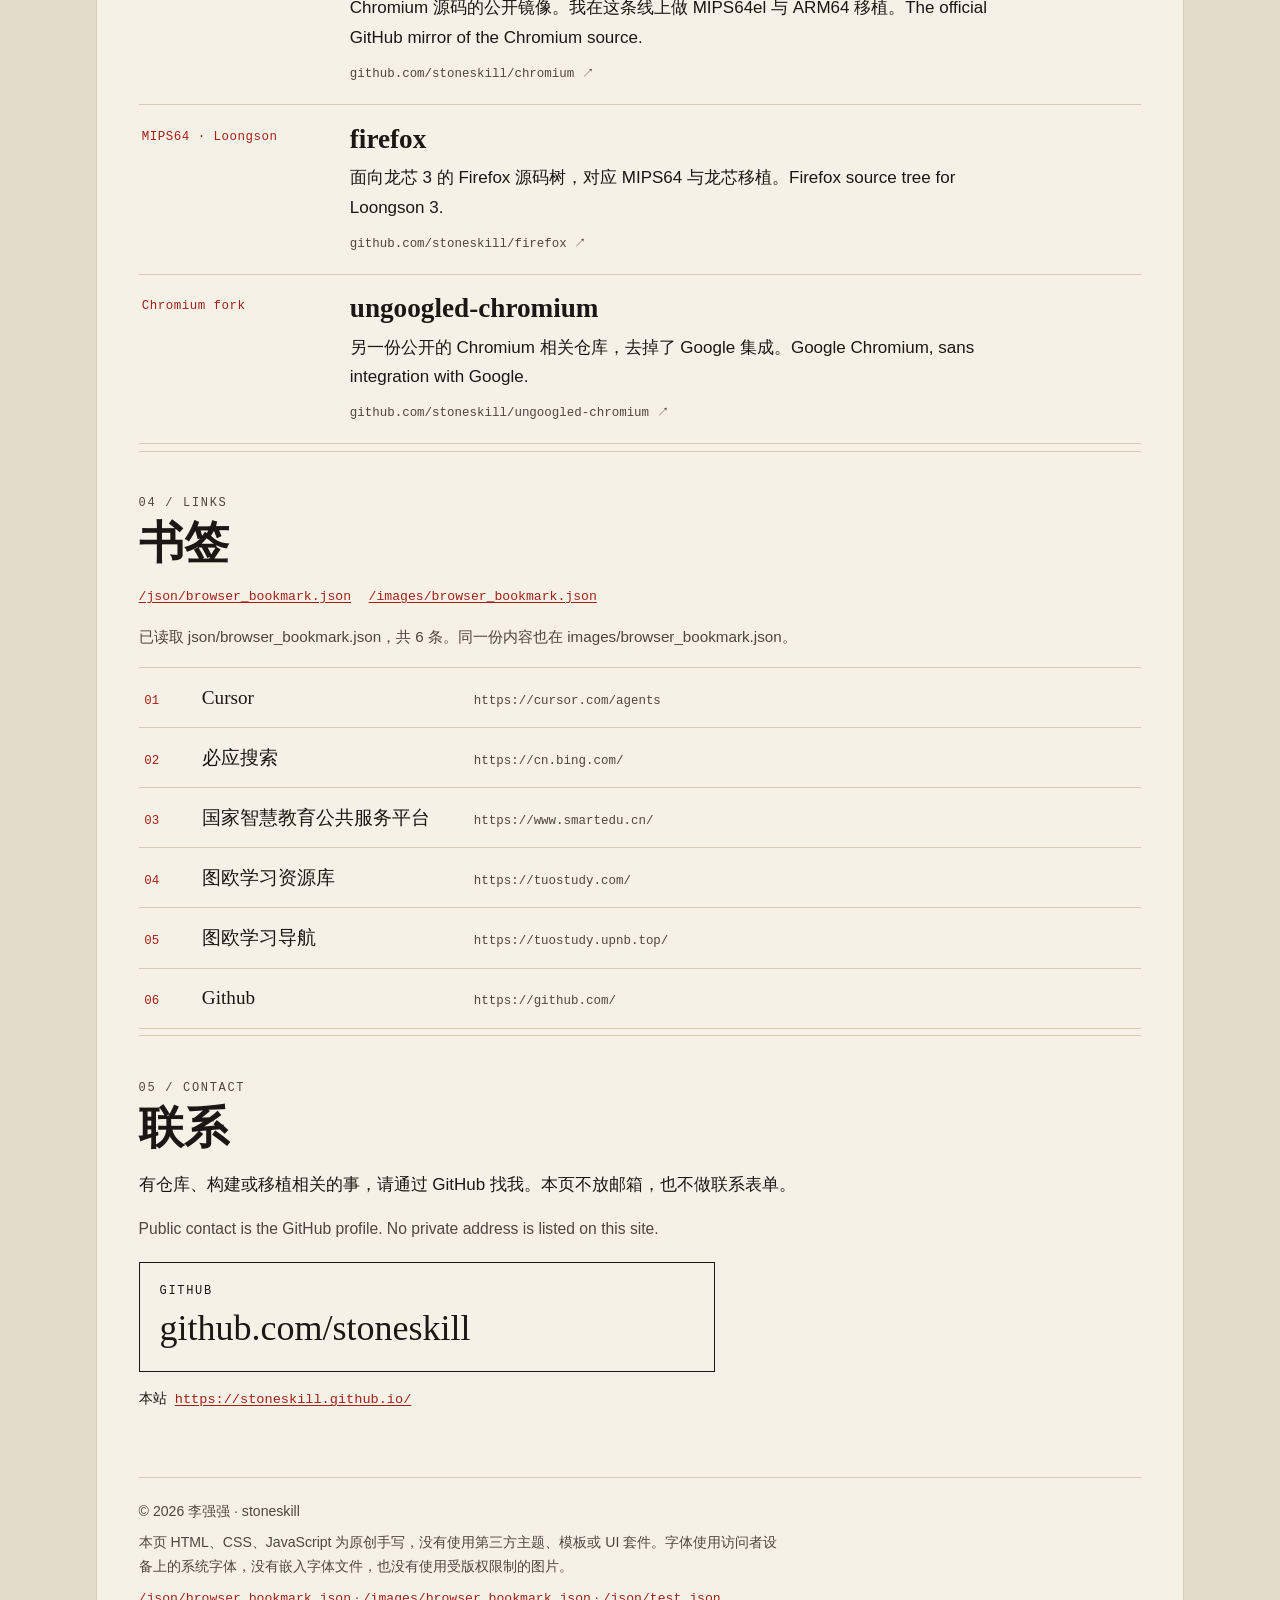
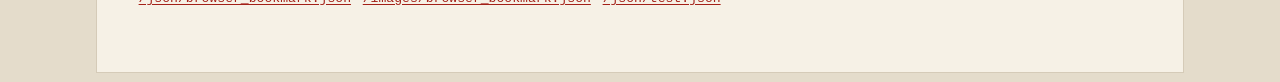
==== commit e098045c: "Add an original personal site for GitHub Pages. Hand-written Chinese pages for 李强强 (stoneskill), plu" ====
--- a/index.html
+++ b/index.html
@@ -1,227 +1,223 @@
 <!DOCTYPE html>
-<html>
+<html lang="zh-CN">
 <head>
   <meta charset="utf-8">
-  
-  <title>强的博客</title>
-  <meta name="viewport" content="width=device-width, initial-scale=1, maximum-scale=1">
-  <meta name="description" content="MIX|stoneskill">
-<meta property="og:type" content="website">
-<meta property="og:title" content="强的博客">
-<meta property="og:url" content="http://stoneskill.com/index.html">
-<meta property="og:site_name" content="强的博客">
-<meta property="og:description" content="MIX|stoneskill">
-<meta name="twitter:card" content="summary">
-<meta name="twitter:title" content="强的博客">
-<meta name="twitter:description" content="MIX|stoneskill">
-  
-    <link rel="alternate" href="/atom.xml" title="强的博客" type="application/atom+xml">
-  
-  
-    <link rel="icon" href="/favicon.png">
-  
-  
-    <link href="//fonts.googleapis.com/css?family=Source+Code+Pro" rel="stylesheet" type="text/css">
-  
-  <link rel="stylesheet" href="/css/style.css">
-  
-
+  <meta name="viewport" content="width=device-width, initial-scale=1">
+  <title>李强强 · stoneskill</title>
+  <meta name="description" content="李强强（stoneskill），浏览器厂商工程师。从事 Chromium（MIPS64el / ARM64）与 Firefox（MIPS64 / 龙芯）移植。">
+  <meta name="author" content="李强强">
+  <meta name="theme-color" content="#f6f1e6" media="(prefers-color-scheme: light)">
+  <meta name="theme-color" content="#141210" media="(prefers-color-scheme: dark)">
+  <link rel="canonical" href="https://stoneskill.github.io/">
+  <link rel="icon" href="favicon.svg" type="image/svg+xml">
+  <link rel="stylesheet" href="css/site.css">
+  <script type="application/ld+json">
+  {
+    "@context": "https://schema.org",
+    "@type": "Person",
+    "name": "李强强",
+    "alternateName": "stoneskill",
+    "url": "https://stoneskill.github.io/",
+    "jobTitle": "浏览器厂商工程师",
+    "sameAs": ["https://github.com/stoneskill"],
+    "description": "从事 Chromium（MIPS64el/ARM64）与 Firefox（MIPS64/龙芯）移植。"
+  }
+  </script>
 </head>
-
 <body>
-  <div id="container">
-    <div id="wrap">
-      <header id="header">
-  <div id="banner"></div>
-  <div id="header-outer" class="outer">
-    <div id="header-title" class="inner">
-      <h1 id="logo-wrap">
-        <a href="/" id="logo">强的博客</a>
-      </h1>
-      
-        <h2 id="subtitle-wrap">
-          <a href="/" id="subtitle">MIX</a>
-        </h2>
-      
-    </div>
-    <div id="header-inner" class="inner">
-      <nav id="main-nav">
-        <a id="main-nav-toggle" class="nav-icon"></a>
-        
-          <a class="main-nav-link" href="/">Home</a>
-        
-          <a class="main-nav-link" href="/archives">Archives</a>
-        
-      </nav>
-      <nav id="sub-nav">
-        
-          <a id="nav-rss-link" class="nav-icon" href="/atom.xml" title="RSS Feed"></a>
-        
-        <a id="nav-search-btn" class="nav-icon" title="搜索"></a>
-      </nav>
-      <div id="search-form-wrap">
-        <form action="//google.com/search" method="get" accept-charset="UTF-8" class="search-form"><input type="search" name="q" results="0" class="search-form-input" placeholder="Search"><button type="submit" class="search-form-submit">&#xF002;</button><input type="hidden" name="sitesearch" value="http://stoneskill.com"></form>
+  <a class="skip" href="#main">跳到正文</a>
+  <div class="page">
+    <p class="running">
+      <span>stoneskill.github.io</span>
+      <span lang="en">Personal site</span>
+    </p>
+    <header class="mast">
+      <div class="mast-bar">
+        <a class="brand" href="#intro">李强强 <small>stoneskill</small></a>
+        <nav class="nav" aria-label="页内">
+          <a href="#intro" aria-current="true">简介</a>
+          <a href="#about">关于</a>
+          <a href="#work">工作</a>
+          <a href="#bookmarks">书签</a>
+          <a href="#contact">联系</a>
+        </nav>
       </div>
-    </div>
-  </div>
-</header>
-      <div class="outer">
-        <section id="main">
-  
-    <article id="post-index" class="article article-type-post" itemscope itemprop="blogPost">
-  <div class="article-meta">
-    <a href="/2016/07/07/index/" class="article-date">
-  <time datetime="2016-07-07T08:26:46.000Z" itemprop="datePublished">2016-07-07</time>
-</a>
-    
-  </div>
-  <div class="article-inner">
-    
-    
-      <header class="article-header">
-        
-  
-    <h1 itemprop="name">
-      <a class="article-title" href="/2016/07/07/index/">index</a>
-    </h1>
-  
-
-      </header>
-    
-    <div class="article-entry" itemprop="articleBody">
-      
-        
-      
-    </div>
-    <footer class="article-footer">
-      <a data-url="http://stoneskill.com/2016/07/07/index/" data-id="ciqc1v30800016gr7ipz0h8zb" class="article-share-link">Share</a>
-      
-      
+    </header>
+
+    <main id="main">
+      <section class="hero" id="intro">
+        <p class="eyebrow"><span lang="en">Browser ports</span> · 浏览器移植</p>
+        <div class="hero-head">
+          <div>
+            <h1>李强强</h1>
+            <p class="latin" lang="en">stoneskill</p>
+          </div>
+          <div class="chop" aria-hidden="true">强</div>
+        </div>
+        <p class="lede">浏览器厂商工程师。Chromium 移植看 MIPS64el 与 ARM64，Firefox 移植看 MIPS64 与龙芯。</p>
+        <p class="sub">公开的代码在 GitHub 仓库里。这个页面只做介绍和入口，不写未公开的细节。</p>
+        <ul class="arches">
+          <li><span>Chromium</span>MIPS64el</li>
+          <li><span>Chromium</span>ARM64</li>
+          <li><span>Firefox</span>MIPS64</li>
+          <li><span>Firefox</span>Loongson</li>
+        </ul>
+        <figure class="port-fig">
+          <svg class="port-map" viewBox="0 0 720 188" aria-hidden="true">
+            <g fill="none" stroke="currentColor" stroke-width="1.25">
+              <path d="M180 52 V86 H90 V132" />
+              <path d="M180 86 H270 V132" />
+              <path d="M540 52 V86 H450 V132" />
+              <path d="M540 86 H630 V132" />
+            </g>
+            <g class="joints" stroke="currentColor" stroke-width="1.25">
+              <circle cx="180" cy="52" r="4" />
+              <circle cx="540" cy="52" r="4" />
+              <circle cx="90" cy="132" r="4" />
+              <circle cx="270" cy="132" r="4" />
+              <circle cx="450" cy="132" r="4" />
+              <circle cx="630" cy="132" r="4" />
+            </g>
+            <g text-anchor="middle">
+              <text x="180" y="28">Chromium</text>
+              <text x="540" y="28">Firefox</text>
+              <text x="90" y="162">MIPS64el</text>
+              <text x="270" y="162">ARM64</text>
+              <text x="450" y="162">MIPS64</text>
+              <text x="630" y="162">Loongson</text>
+            </g>
+          </svg>
+          <figcaption>引擎与体系结构的对应关系。仓库链接在「工作」一节。</figcaption>
+        </figure>
+      </section>
+
+      <section class="section" id="about">
+        <p class="section-label">02 / About</p>
+        <h2>关于</h2>
+        <div class="prose">
+          <p>我叫李强强，GitHub 上的用户名是 stoneskill。我在浏览器厂商做引擎移植：把 Chromium 和 Firefox 带到还需要它们的体系结构上，并让这些移植能跟着上游继续构建。</p>
+          <ul>
+            <li>Chromium 这一侧是 MIPS64el 与 ARM64。公开仓库 <a href="https://github.com/stoneskill/chromium">stoneskill/chromium</a> 的简介是 “The official GitHub mirror of the Chromium source”。</li>
+            <li>Firefox 这一侧是 MIPS64 与龙芯。公开仓库 <a href="https://github.com/stoneskill/firefox">stoneskill/firefox</a> 的简介是 “Firefox source tree for Loongson 3”。</li>
+          </ul>
+          <p>另外还有一份公开的 <a href="https://github.com/stoneskill/ungoogled-chromium">ungoogled-chromium</a> fork。其余仓库都在 <a rel="me" href="https://github.com/stoneskill">GitHub 主页</a>上，这里不逐个展开。账号从 2014 年放在 GitHub 上。</p>
+          <p class="en en-quote" lang="en">Browser vendor engineer. I work on the Chromium port for MIPS64el and ARM64, and the Firefox port for MIPS64 and Loongson.</p>
+        </div>
+      </section>
+
+      <section class="section" id="work">
+        <p class="section-label">03 / Work</p>
+        <h2>工作</h2>
+        <p class="sub">下面三份是与浏览器直接相关、已经公开的仓库。说明引自各仓库自己的简介。</p>
+        <ol class="works">
+          <li class="work">
+            <p class="work-arch">MIPS64el · ARM64</p>
+            <h3><a href="https://github.com/stoneskill/chromium">chromium</a></h3>
+            <p class="work-note">Chromium 源码的公开镜像。我在这条线上做 MIPS64el 与 ARM64 移植。<span lang="en">The official GitHub mirror of the Chromium source.</span></p>
+            <p class="work-go">github.com/stoneskill/chromium ↗</p>
+          </li>
+          <li class="work">
+            <p class="work-arch">MIPS64 · Loongson</p>
+            <h3><a href="https://github.com/stoneskill/firefox">firefox</a></h3>
+            <p class="work-note">面向龙芯 3 的 Firefox 源码树，对应 MIPS64 与龙芯移植。<span lang="en">Firefox source tree for Loongson 3.</span></p>
+            <p class="work-go">github.com/stoneskill/firefox ↗</p>
+          </li>
+          <li class="work">
+            <p class="work-arch">Chromium fork</p>
+            <h3><a href="https://github.com/stoneskill/ungoogled-chromium">ungoogled-chromium</a></h3>
+            <p class="work-note">另一份公开的 Chromium 相关仓库，去掉了 Google 集成。<span lang="en">Google Chromium, sans integration with Google.</span></p>
+            <p class="work-go">github.com/stoneskill/ungoogled-chromium ↗</p>
+          </li>
+        </ol>
+      </section>
+
+      <section class="section" id="bookmarks">
+        <p class="section-label">04 / Links</p>
+        <h2>书签</h2>
+        <p class="json-paths">
+          <a href="json/browser_bookmark.json">/json/browser_bookmark.json</a>
+          <a href="images/browser_bookmark.json">/images/browser_bookmark.json</a>
+        </p>
+        <p id="bookmark-status">下面这份列表与仓库里的两份书签 JSON 一致。</p>
+        <ol class="bm-list" id="bookmark-list">
+          <li>
+            <a href="https://cursor.com/agents" target="_blank" rel="noopener noreferrer">
+              <span class="bm-idx">01</span>
+              <span class="bm-title">Cursor</span>
+              <span class="bm-url">https://cursor.com/agents</span>
+              <span class="vh">（在新窗口打开）</span>
+            </a>
+          </li>
+          <li>
+            <a href="https://cn.bing.com/" target="_blank" rel="noopener noreferrer">
+              <span class="bm-idx">02</span>
+              <span class="bm-title">必应搜索</span>
+              <span class="bm-url">https://cn.bing.com/</span>
+              <span class="vh">（在新窗口打开）</span>
+            </a>
+          </li>
+          <li>
+            <a href="https://www.smartedu.cn/" target="_blank" rel="noopener noreferrer">
+              <span class="bm-idx">03</span>
+              <span class="bm-title">国家智慧教育公共服务平台</span>
+              <span class="bm-url">https://www.smartedu.cn/</span>
+              <span class="vh">（在新窗口打开）</span>
+            </a>
+          </li>
+          <li>
+            <a href="https://tuostudy.com/" target="_blank" rel="noopener noreferrer">
+              <span class="bm-idx">04</span>
+              <span class="bm-title">图欧学习资源库</span>
+              <span class="bm-url">https://tuostudy.com/</span>
+              <span class="vh">（在新窗口打开）</span>
+            </a>
+          </li>
+          <li>
+            <a href="https://tuostudy.upnb.top/" target="_blank" rel="noopener noreferrer">
+              <span class="bm-idx">05</span>
+              <span class="bm-title">图欧学习导航</span>
+              <span class="bm-url">https://tuostudy.upnb.top/</span>
+              <span class="vh">（在新窗口打开）</span>
+            </a>
+          </li>
+          <li>
+            <a href="https://github.com/" target="_blank" rel="noopener noreferrer">
+              <span class="bm-idx">06</span>
+              <span class="bm-title">Github</span>
+              <span class="bm-url">https://github.com/</span>
+              <span class="vh">（在新窗口打开）</span>
+            </a>
+          </li>
+        </ol>
+      </section>
+
+      <section class="section" id="contact">
+        <p class="section-label">05 / Contact</p>
+        <h2>联系</h2>
+        <div class="prose">
+          <p>有仓库、构建或移植相关的事，请通过 GitHub 找我。本页不放邮箱，也不做联系表单。</p>
+          <p class="en" lang="en">Public contact is the GitHub profile. No private address is listed on this site.</p>
+        </div>
+        <a class="mail-block" rel="me" href="https://github.com/stoneskill">
+          <span class="mail-kicker">GitHub</span>
+          <span class="mail-addr">github.com/stoneskill</span>
+        </a>
+        <p class="site-url">本站 <a href="https://stoneskill.github.io/">https://stoneskill.github.io/</a></p>
+      </section>
+    </main>
+
+    <footer class="colophon">
+      <p>© <span data-year>2026</span> 李强强 · stoneskill</p>
+      <p>本页 HTML、CSS、JavaScript 为原创手写，没有使用第三方主题、模板或 UI 套件。字体使用访问者设备上的系统字体，没有嵌入字体文件，也没有使用受版权限制的图片。</p>
+      <p>
+        <a href="json/browser_bookmark.json">/json/browser_bookmark.json</a>
+        ·
+        <a href="images/browser_bookmark.json">/images/browser_bookmark.json</a>
+        ·
+        <a href="json/test.json">/json/test.json</a>
+      </p>
     </footer>
   </div>
-  
-</article>
-
-
-  
-    <article id="post-hello-world" class="article article-type-post" itemscope itemprop="blogPost">
-  <div class="article-meta">
-    <a href="/2016/07/07/hello-world/" class="article-date">
-  <time datetime="2016-07-07T08:19:09.264Z" itemprop="datePublished">2016-07-07</time>
-</a>
-    
-  </div>
-  <div class="article-inner">
-    
-    
-      <header class="article-header">
-        
-  
-    <h1 itemprop="name">
-      <a class="article-title" href="/2016/07/07/hello-world/">Hello World</a>
-    </h1>
-  
-
-      </header>
-    
-    <div class="article-entry" itemprop="articleBody">
-      
-        <p>Welcome to <a href="https://hexo.io/" target="_blank" rel="external">Hexo</a>! This is your very first post. Check <a href="https://hexo.io/docs/" target="_blank" rel="external">documentation</a> for more info. If you get any problems when using Hexo, you can find the answer in <a href="https://hexo.io/docs/troubleshooting.html" target="_blank" rel="external">troubleshooting</a> or you can ask me on <a href="https://github.com/hexojs/hexo/issues" target="_blank" rel="external">GitHub</a>.</p>
-<h2 id="Quick-Start"><a href="#Quick-Start" class="headerlink" title="Quick Start"></a>Quick Start</h2><h3 id="Create-a-new-post"><a href="#Create-a-new-post" class="headerlink" title="Create a new post"></a>Create a new post</h3><figure class="highlight bash"><table><tr><td class="gutter"><pre><div class="line">1</div></pre></td><td class="code"><pre><div class="line">$ hexo new <span class="string">"My New Post"</span></div></pre></td></tr></table></figure>
-<p>More info: <a href="https://hexo.io/docs/writing.html" target="_blank" rel="external">Writing</a></p>
-<h3 id="Run-server"><a href="#Run-server" class="headerlink" title="Run server"></a>Run server</h3><figure class="highlight bash"><table><tr><td class="gutter"><pre><div class="line">1</div></pre></td><td class="code"><pre><div class="line">$ hexo server</div></pre></td></tr></table></figure>
-<p>More info: <a href="https://hexo.io/docs/server.html" target="_blank" rel="external">Server</a></p>
-<h3 id="Generate-static-files"><a href="#Generate-static-files" class="headerlink" title="Generate static files"></a>Generate static files</h3><figure class="highlight bash"><table><tr><td class="gutter"><pre><div class="line">1</div></pre></td><td class="code"><pre><div class="line">$ hexo generate</div></pre></td></tr></table></figure>
-<p>More info: <a href="https://hexo.io/docs/generating.html" target="_blank" rel="external">Generating</a></p>
-<h3 id="Deploy-to-remote-sites"><a href="#Deploy-to-remote-sites" class="headerlink" title="Deploy to remote sites"></a>Deploy to remote sites</h3><figure class="highlight bash"><table><tr><td class="gutter"><pre><div class="line">1</div></pre></td><td class="code"><pre><div class="line">$ hexo deploy</div></pre></td></tr></table></figure>
-<p>More info: <a href="https://hexo.io/docs/deployment.html" target="_blank" rel="external">Deployment</a></p>
-
-      
-    </div>
-    <footer class="article-footer">
-      <a data-url="http://stoneskill.com/2016/07/07/hello-world/" data-id="ciqc1v30200006gr71jn0wykl" class="article-share-link">Share</a>
-      
-      
-    </footer>
-  </div>
-  
-</article>
-
-
-  
-
-</section>
-        
-          <aside id="sidebar">
-  
-    
-
-  
-    
-
-  
-    
-  
-    
-  <div class="widget-wrap">
-    <h3 class="widget-title">归档</h3>
-    <div class="widget">
-      <ul class="archive-list"><li class="archive-list-item"><a class="archive-list-link" href="/archives/2016/07/">七月 2016</a></li></ul>
-    </div>
-  </div>
-
-
-  
-    
-  <div class="widget-wrap">
-    <h3 class="widget-title">最新文章</h3>
-    <div class="widget">
-      <ul>
-        
-          <li>
-            <a href="/2016/07/07/index/">index</a>
-          </li>
-        
-          <li>
-            <a href="/2016/07/07/hello-world/">Hello World</a>
-          </li>
-        
-      </ul>
-    </div>
-  </div>
-
-  
-</aside>
-        
-      </div>
-      <footer id="footer">
-  
-  <div class="outer">
-    <div id="footer-info" class="inner">
-      &copy; 2016 李强强<br>
-      Powered by <a href="http://hexo.io/" target="_blank">Hexo</a>
-    </div>
-  </div>
-</footer>
-    </div>
-    <nav id="mobile-nav">
-  
-    <a href="/" class="mobile-nav-link">Home</a>
-  
-    <a href="/archives" class="mobile-nav-link">Archives</a>
-  
-</nav>
-    
-
-<script src="//ajax.googleapis.com/ajax/libs/jquery/2.0.3/jquery.min.js"></script>
-
-
-  <link rel="stylesheet" href="/fancybox/jquery.fancybox.css">
-  <script src="/fancybox/jquery.fancybox.pack.js"></script>
-
-
-<script src="/js/script.js"></script>
-
-  </div>
+  <script src="js/site.js"></script>
 </body>
-</html>+</html>
--- a/css/site.css
+++ b/css/site.css
@@ -0,0 +1,635 @@
+/* stoneskill.github.io
+   Original stylesheet written for this site.
+   System font stacks only. No framework, reset library, or third-party theme. */
+
+:root {
+  color-scheme: light;
+  --paper: #f6f1e6;
+  --edge: #e4dccb;
+  --ink: #1b1714;
+  --muted: #4e463f;
+  --line: #d5cbb8;
+  --seal: #a32018;
+  --sans: "PingFang SC", "Hiragino Sans GB", "Noto Sans CJK SC", "Source Han Sans SC", "Microsoft YaHei", "WenQuanYi Micro Hei", "Segoe UI", sans-serif;
+  --serif: "Songti SC", "STSong", "Noto Serif CJK SC", "Source Han Serif SC", "PMingLiU", "SimSun", "Iowan Old Style", "Palatino Linotype", Palatino, serif;
+  --mono: ui-monospace, "SFMono-Regular", "Cascadia Mono", "Sarasa Mono SC", "Noto Sans Mono CJK SC", "Source Han Mono SC", Menlo, Consolas, monospace;
+  --gutter: clamp(1.15rem, 4vw, 2.6rem);
+  --measure: 40em;
+}
+
+@media (prefers-color-scheme: dark) {
+  :root {
+    color-scheme: dark;
+    --paper: #141210;
+    --edge: #0c0b0a;
+    --ink: #f4eee4;
+    --muted: #cbbba8;
+    --line: #3c352d;
+    --seal: #ff8d80;
+  }
+}
+
+*,
+*::before,
+*::after {
+  box-sizing: border-box;
+}
+
+html {
+  font-size: 100%;
+  scroll-behavior: smooth;
+}
+
+body {
+  margin: 0;
+  background: var(--edge);
+  color: var(--ink);
+  font-family: var(--sans);
+  font-size: 1.0625rem;
+  line-height: 1.75;
+  text-rendering: optimizeLegibility;
+}
+
+::selection {
+  background: color-mix(in srgb, var(--seal) 32%, var(--paper));
+  color: var(--ink);
+}
+
+img,
+svg {
+  max-width: 100%;
+  height: auto;
+}
+
+a {
+  color: var(--seal);
+  text-underline-offset: 0.18em;
+}
+
+a:hover {
+  text-decoration-thickness: 2px;
+}
+
+:focus-visible {
+  outline: 2px solid var(--ink);
+  outline-offset: 3px;
+}
+
+.vh {
+  position: absolute;
+  width: 1px;
+  height: 1px;
+  padding: 0;
+  margin: -1px;
+  overflow: hidden;
+  clip: rect(0, 0, 0, 0);
+  white-space: nowrap;
+  border: 0;
+}
+
+.skip {
+  position: absolute;
+  left: var(--gutter);
+  top: 0.6rem;
+  z-index: 20;
+  transform: translateY(-160%);
+  background: var(--ink);
+  color: var(--paper);
+  text-decoration: none;
+  padding: 0.35rem 0.7rem;
+}
+
+.skip:focus {
+  transform: none;
+}
+
+.page {
+  width: min(68rem, calc(100% - 1.25rem));
+  margin: 0.6rem auto;
+  padding: 0 var(--gutter) 3.5rem;
+  background: var(--paper);
+  border: 1px solid var(--line);
+  min-height: calc(100vh - 1.2rem);
+}
+
+.running {
+  display: flex;
+  justify-content: space-between;
+  gap: 1rem;
+  margin: 0;
+  padding-top: 0.85rem;
+  font-family: var(--mono);
+  font-size: 0.72rem;
+  letter-spacing: 0.12em;
+  text-transform: uppercase;
+  color: var(--muted);
+}
+
+.mast {
+  position: sticky;
+  top: 0;
+  z-index: 5;
+  margin: 0 calc(var(--gutter) * -1);
+  padding: 0.75rem var(--gutter);
+  background: var(--paper);
+  border-bottom: 1px solid var(--line);
+}
+
+.mast-bar {
+  display: flex;
+  flex-wrap: wrap;
+  align-items: baseline;
+  justify-content: space-between;
+  gap: 0.55rem 1.4rem;
+}
+
+.brand {
+  color: inherit;
+  text-decoration: none;
+  font-family: var(--serif);
+  font-size: 1.2rem;
+  letter-spacing: 0.04em;
+}
+
+.brand::before {
+  content: "";
+  display: inline-block;
+  width: 0.55rem;
+  height: 0.55rem;
+  margin-right: 0.45rem;
+  background: var(--seal);
+  transform: translateY(-0.08rem);
+}
+
+.brand small {
+  margin-left: 0.45rem;
+  font-family: var(--mono);
+  font-size: 0.72rem;
+  letter-spacing: 0.08em;
+  color: var(--muted);
+}
+
+.nav {
+  display: flex;
+  flex-wrap: wrap;
+  gap: 0.25rem 1rem;
+}
+
+.nav a {
+  color: var(--muted);
+  text-decoration: none;
+  font-size: 0.98rem;
+}
+
+.nav a[aria-current="true"] {
+  color: var(--ink);
+  box-shadow: inset 0 -2px 0 var(--seal);
+}
+
+.hero,
+.section {
+  scroll-margin-top: 4.75rem;
+}
+
+.hero {
+  padding: 2.4rem 0 2.2rem;
+}
+
+.eyebrow {
+  margin: 0 0 0.7rem;
+  color: var(--seal);
+  font-family: var(--mono);
+  font-size: 0.78rem;
+}
+
+.eyebrow span[lang="en"] {
+  letter-spacing: 0.16em;
+  text-transform: uppercase;
+}
+
+.hero-head {
+  display: flex;
+  align-items: flex-end;
+  justify-content: space-between;
+  gap: 1rem 2rem;
+}
+
+h1,
+h2,
+h3 {
+  font-family: var(--serif);
+  font-weight: 600;
+  line-height: 1.15;
+}
+
+h1 {
+  margin: 0;
+  font-size: clamp(3.6rem, 12vw, 7.1rem);
+  letter-spacing: 0.02em;
+}
+
+.latin {
+  margin: 0.15rem 0 0;
+  color: var(--muted);
+  font-family: var(--mono);
+  font-size: 0.95rem;
+  letter-spacing: 0.2em;
+}
+
+.chop {
+  flex: 0 0 auto;
+  width: 6.6rem;
+  height: 6.6rem;
+  display: grid;
+  place-items: center;
+  color: var(--seal);
+  border: 3px solid var(--seal);
+  box-shadow: inset 0 0 0 1px var(--seal);
+  outline: 1px solid var(--seal);
+  outline-offset: 4px;
+  margin: 1.15rem 0.9rem 0.35rem 0.4rem;
+  transform: rotate(-8deg);
+  font-family: var(--serif);
+  font-size: 3.15rem;
+  line-height: 1;
+}
+
+.lede {
+  max-width: var(--measure);
+  margin: 1.35rem 0 0;
+  font-size: 1.18rem;
+  line-height: 1.7;
+}
+
+.sub {
+  max-width: var(--measure);
+  margin: 0.7rem 0 0;
+  color: var(--muted);
+}
+
+.arches {
+  display: flex;
+  flex-wrap: wrap;
+  gap: 0.5rem;
+  margin: 1.35rem 0 0;
+  padding: 0;
+  list-style: none;
+}
+
+.arches li {
+  border: 1px solid var(--line);
+  padding: 0.28rem 0.65rem 0.32rem;
+  font-family: var(--mono);
+  font-size: 0.82rem;
+  line-height: 1.5;
+}
+
+.arches span {
+  color: var(--seal);
+  margin-right: 0.4rem;
+}
+
+.port-fig {
+  margin: 1.6rem 0 0;
+}
+
+.port-map {
+  display: block;
+  width: 100%;
+  height: auto;
+  color: var(--ink);
+}
+
+.port-map text {
+  fill: currentColor;
+  font-family: var(--mono);
+  font-size: 13px;
+}
+
+.port-map .joints {
+  fill: var(--paper);
+}
+
+.port-fig figcaption {
+  margin-top: 0.35rem;
+  color: var(--muted);
+  font-family: var(--mono);
+  font-size: 0.75rem;
+}
+
+.section {
+  padding: 2.6rem 0 0.4rem;
+  border-top: 1px solid var(--line);
+}
+
+.section-label {
+  margin: 0;
+  color: var(--muted);
+  font-family: var(--mono);
+  font-size: 0.75rem;
+  letter-spacing: 0.14em;
+  text-transform: uppercase;
+}
+
+h2 {
+  margin: 0.25rem 0 1rem;
+  font-size: clamp(2rem, 4vw, 2.8rem);
+}
+
+.prose p {
+  max-width: var(--measure);
+  margin: 0 0 0.95rem;
+}
+
+.prose ul {
+  max-width: var(--measure);
+  margin: 0 0 0.95rem;
+  padding-left: 1.2rem;
+}
+
+.prose li + li {
+  margin-top: 0.35rem;
+}
+
+.en {
+  color: var(--muted);
+  font-size: 0.98rem;
+}
+
+.en-quote {
+  margin: 1.1rem 0 0;
+  padding-left: 0.9rem;
+  border-left: 2px solid var(--seal);
+  max-width: var(--measure);
+  color: var(--ink);
+}
+
+.works {
+  list-style: none;
+  margin: 0.4rem 0 0;
+  padding: 0;
+}
+
+.work {
+  position: relative;
+  display: grid;
+  grid-template-columns: 11.5rem minmax(0, 1fr);
+  gap: 0.35rem 1.5rem;
+  padding: 1.15rem 0.2rem;
+  border-top: 1px solid var(--line);
+}
+
+.work:last-child {
+  border-bottom: 1px solid var(--line);
+}
+
+.work-arch {
+  margin: 0.2rem 0 0;
+  color: var(--seal);
+  font-family: var(--mono);
+  font-size: 0.78rem;
+  letter-spacing: 0.04em;
+}
+
+.work h3 {
+  margin: 0;
+  font-size: 1.7rem;
+}
+
+.work h3 a {
+  color: inherit;
+  text-decoration: none;
+}
+
+.work h3 a::after {
+  content: "";
+  position: absolute;
+  inset: 0;
+}
+
+.work:hover h3 a,
+.work:focus-within h3 a {
+  color: var(--seal);
+}
+
+.work-note {
+  grid-column: 2;
+  margin: 0.15rem 0 0;
+  max-width: 40em;
+}
+
+.work-go {
+  grid-column: 2;
+  margin: 0.35rem 0 0;
+  font-family: var(--mono);
+  font-size: 0.78rem;
+  color: var(--muted);
+}
+
+.json-paths {
+  display: flex;
+  flex-wrap: wrap;
+  gap: 0.4rem 1.1rem;
+  margin: 0 0 0.4rem;
+  font-family: var(--mono);
+  font-size: 0.82rem;
+}
+
+#bookmark-status {
+  max-width: 44em;
+  color: var(--muted);
+  font-size: 0.95rem;
+}
+
+.bm-list {
+  list-style: none;
+  margin: 1rem 0 0;
+  padding: 0;
+}
+
+.bm-list a {
+  display: grid;
+  grid-template-columns: 2.6rem minmax(8rem, 16rem) minmax(0, 1fr);
+  gap: 0.35rem 1rem;
+  align-items: baseline;
+  padding: 0.8rem 0.35rem;
+  border-top: 1px solid var(--line);
+  color: inherit;
+  text-decoration: none;
+}
+
+.bm-list li:last-child a {
+  border-bottom: 1px solid var(--line);
+}
+
+.bm-list a:hover,
+.bm-list a:focus-visible {
+  background: color-mix(in srgb, var(--seal) 8%, transparent);
+}
+
+.bm-idx {
+  font-family: var(--mono);
+  font-size: 0.78rem;
+  color: var(--seal);
+}
+
+.bm-title {
+  font-family: var(--serif);
+  font-size: 1.2rem;
+}
+
+.bm-url {
+  font-family: var(--mono);
+  font-size: 0.78rem;
+  color: var(--muted);
+  overflow-wrap: anywhere;
+}
+
+.mail-block {
+  display: block;
+  max-width: 36rem;
+  margin-top: 1.2rem;
+  padding: 1.15rem 1.25rem 1.25rem;
+  border: 1px solid var(--ink);
+  color: inherit;
+  text-decoration: none;
+}
+
+.mail-block:hover,
+.mail-block:focus-visible {
+  border-color: var(--seal);
+  color: var(--seal);
+}
+
+.mail-kicker {
+  display: block;
+  font-family: var(--mono);
+  font-size: 0.75rem;
+  letter-spacing: 0.14em;
+  text-transform: uppercase;
+}
+
+.mail-addr {
+  display: block;
+  margin-top: 0.25rem;
+  font-family: var(--serif);
+  font-size: clamp(1.55rem, 3vw, 2.25rem);
+  line-height: 1.25;
+}
+
+.site-url {
+  margin-top: 1rem;
+  font-family: var(--mono);
+  font-size: 0.85rem;
+}
+
+.colophon {
+  margin-top: 2.8rem;
+  padding-top: 1rem;
+  border-top: 1px solid var(--line);
+  color: var(--muted);
+  font-size: 0.88rem;
+}
+
+.colophon p {
+  max-width: 46em;
+  margin: 0.35rem 0;
+}
+
+.colophon a {
+  font-family: var(--mono);
+  font-size: 0.82rem;
+}
+
+.missing {
+  padding: 4.5rem 0 3rem;
+}
+
+.missing h1 {
+  font-size: clamp(2.4rem, 7vw, 4rem);
+}
+
+@media (max-width: 760px) {
+  .page {
+    width: 100%;
+    margin: 0;
+    border: 0;
+    min-height: 100vh;
+  }
+
+  .running span:last-child {
+    display: none;
+  }
+
+  .work,
+  .work-note,
+  .work-go {
+    grid-column: 1;
+  }
+
+  .work {
+    grid-template-columns: 1fr;
+  }
+
+  .bm-list a {
+    grid-template-columns: 2.4rem minmax(0, 1fr);
+  }
+
+  .bm-url {
+    grid-column: 2;
+  }
+}
+
+@media (max-width: 560px) {
+  h1 {
+    letter-spacing: 0;
+  }
+
+  .chop {
+    width: 4.4rem;
+    height: 4.4rem;
+    font-size: 2.1rem;
+    outline-offset: 3px;
+  }
+
+  .port-fig {
+    display: none;
+  }
+}
+
+@media (prefers-reduced-motion: reduce) {
+  html {
+    scroll-behavior: auto;
+  }
+
+  .chop {
+    transform: none;
+  }
+}
+
+@media print {
+  body {
+    background: #fff;
+    color: #000;
+  }
+
+  .page {
+    width: auto;
+    margin: 0;
+    border: 0;
+  }
+
+  .mast {
+    position: static;
+  }
+
+  .skip,
+  .port-fig {
+    display: none;
+  }
+
+  a {
+    color: #000;
+    text-decoration: underline;
+  }
+}
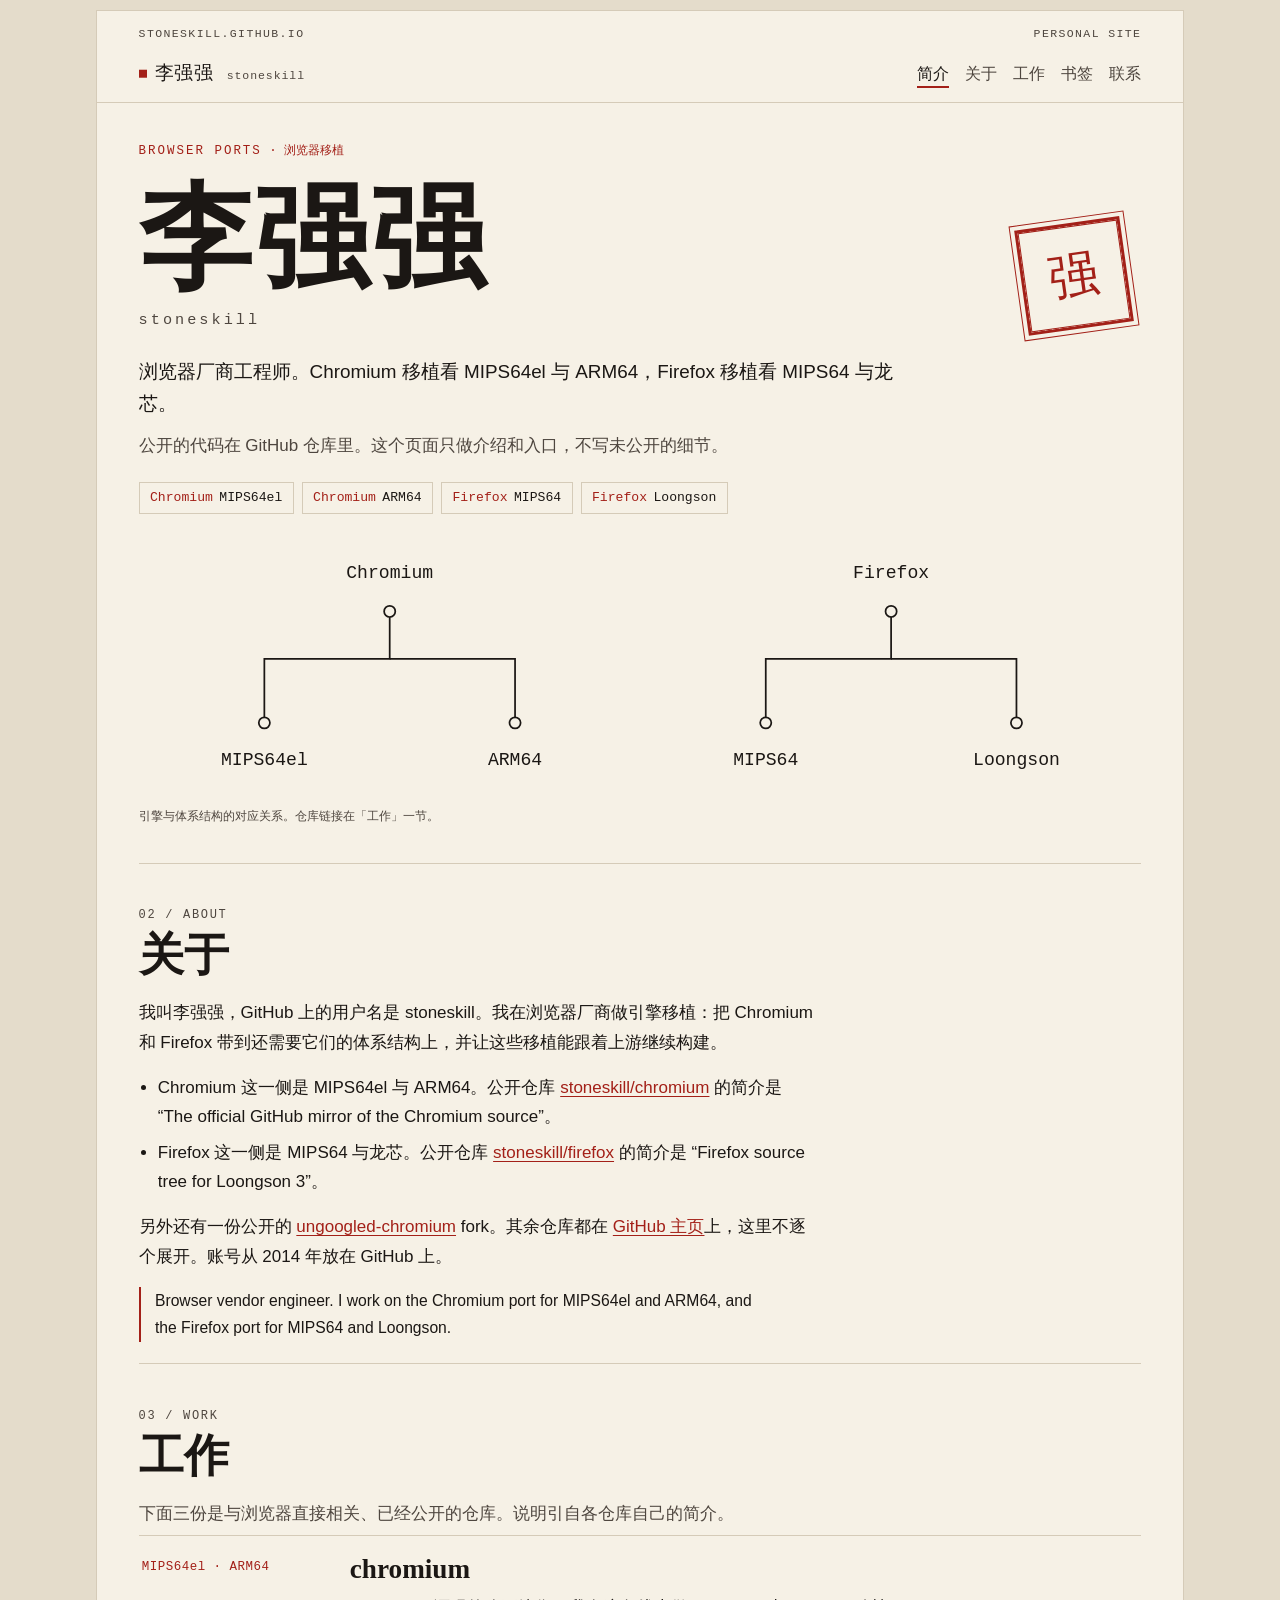
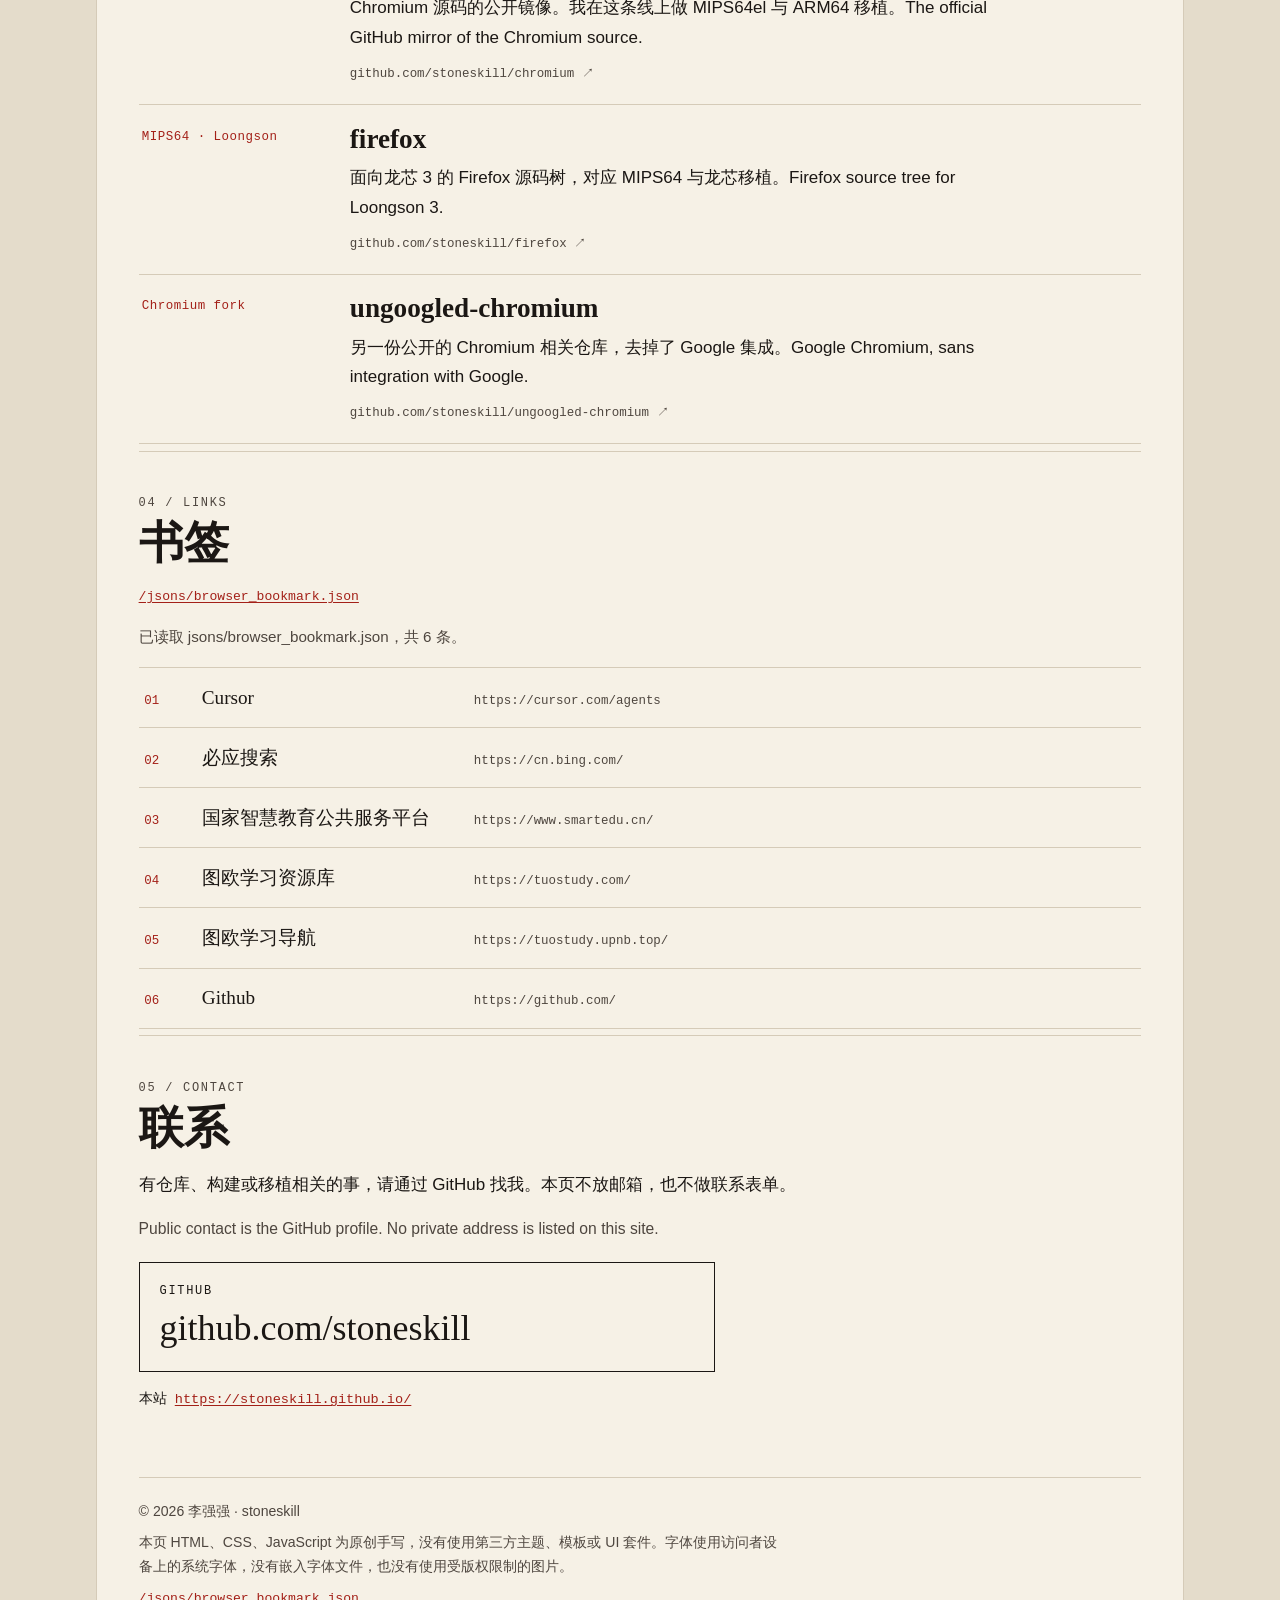
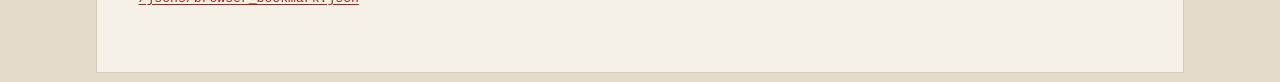
==== commit ec0fd7ca: "Move the bookmark file to jsons/browser_bookmark.json. Drop the extra JSON copies and the test docum" ====
--- a/index.html
+++ b/index.html
@@ -135,10 +135,9 @@
         <p class="section-label">04 / Links</p>
         <h2>书签</h2>
         <p class="json-paths">
-          <a href="json/browser_bookmark.json">/json/browser_bookmark.json</a>
-          <a href="images/browser_bookmark.json">/images/browser_bookmark.json</a>
+          <a href="jsons/browser_bookmark.json">/jsons/browser_bookmark.json</a>
         </p>
-        <p id="bookmark-status">下面这份列表与仓库里的两份书签 JSON 一致。</p>
+        <p id="bookmark-status">下面这份列表与 jsons/browser_bookmark.json 一致。</p>
         <ol class="bm-list" id="bookmark-list">
           <li>
             <a href="https://cursor.com/agents" target="_blank" rel="noopener noreferrer">
@@ -210,11 +209,7 @@
       <p>© <span data-year>2026</span> 李强强 · stoneskill</p>
       <p>本页 HTML、CSS、JavaScript 为原创手写，没有使用第三方主题、模板或 UI 套件。字体使用访问者设备上的系统字体，没有嵌入字体文件，也没有使用受版权限制的图片。</p>
       <p>
-        <a href="json/browser_bookmark.json">/json/browser_bookmark.json</a>
-        ·
-        <a href="images/browser_bookmark.json">/images/browser_bookmark.json</a>
-        ·
-        <a href="json/test.json">/json/test.json</a>
+        <a href="jsons/browser_bookmark.json">/jsons/browser_bookmark.json</a>
       </p>
     </footer>
   </div>
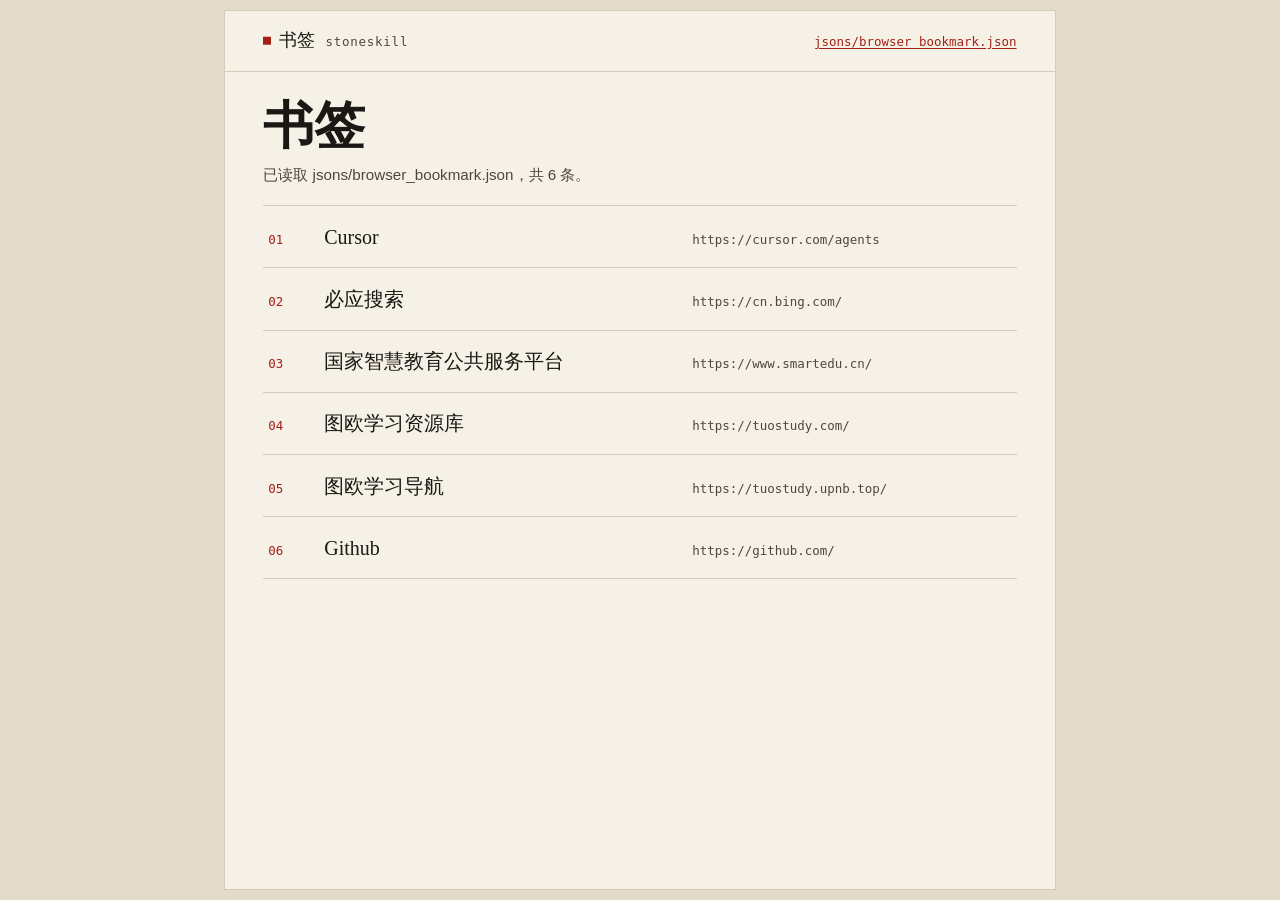
==== commit ce472d8e: "Reduce the site to a bookmark list. The home page only loads and shows jsons/browser_bookmark.json. " ====
--- a/index.html
+++ b/index.html
@@ -3,215 +3,75 @@
 <head>
   <meta charset="utf-8">
   <meta name="viewport" content="width=device-width, initial-scale=1">
-  <title>李强强 · stoneskill</title>
-  <meta name="description" content="李强强（stoneskill），浏览器厂商工程师。从事 Chromium（MIPS64el / ARM64）与 Firefox（MIPS64 / 龙芯）移植。">
-  <meta name="author" content="李强强">
+  <title>书签 · stoneskill</title>
+  <meta name="description" content="stoneskill 的书签。数据来自 jsons/browser_bookmark.json。">
   <meta name="theme-color" content="#f6f1e6" media="(prefers-color-scheme: light)">
   <meta name="theme-color" content="#141210" media="(prefers-color-scheme: dark)">
   <link rel="canonical" href="https://stoneskill.github.io/">
   <link rel="icon" href="favicon.svg" type="image/svg+xml">
   <link rel="stylesheet" href="css/site.css">
-  <script type="application/ld+json">
-  {
-    "@context": "https://schema.org",
-    "@type": "Person",
-    "name": "李强强",
-    "alternateName": "stoneskill",
-    "url": "https://stoneskill.github.io/",
-    "jobTitle": "浏览器厂商工程师",
-    "sameAs": ["https://github.com/stoneskill"],
-    "description": "从事 Chromium（MIPS64el/ARM64）与 Firefox（MIPS64/龙芯）移植。"
-  }
-  </script>
 </head>
 <body>
-  <a class="skip" href="#main">跳到正文</a>
+  <a class="skip" href="#main">跳到书签</a>
   <div class="page">
-    <p class="running">
-      <span>stoneskill.github.io</span>
-      <span lang="en">Personal site</span>
-    </p>
     <header class="mast">
-      <div class="mast-bar">
-        <a class="brand" href="#intro">李强强 <small>stoneskill</small></a>
-        <nav class="nav" aria-label="页内">
-          <a href="#intro" aria-current="true">简介</a>
-          <a href="#about">关于</a>
-          <a href="#work">工作</a>
-          <a href="#bookmarks">书签</a>
-          <a href="#contact">联系</a>
-        </nav>
-      </div>
+      <a class="brand" href="#main">书签 <small>stoneskill</small></a>
+      <a class="json-link" href="jsons/browser_bookmark.json">jsons/browser_bookmark.json</a>
     </header>
-
     <main id="main">
-      <section class="hero" id="intro">
-        <p class="eyebrow"><span lang="en">Browser ports</span> · 浏览器移植</p>
-        <div class="hero-head">
-          <div>
-            <h1>李强强</h1>
-            <p class="latin" lang="en">stoneskill</p>
-          </div>
-          <div class="chop" aria-hidden="true">强</div>
-        </div>
-        <p class="lede">浏览器厂商工程师。Chromium 移植看 MIPS64el 与 ARM64，Firefox 移植看 MIPS64 与龙芯。</p>
-        <p class="sub">公开的代码在 GitHub 仓库里。这个页面只做介绍和入口，不写未公开的细节。</p>
-        <ul class="arches">
-          <li><span>Chromium</span>MIPS64el</li>
-          <li><span>Chromium</span>ARM64</li>
-          <li><span>Firefox</span>MIPS64</li>
-          <li><span>Firefox</span>Loongson</li>
-        </ul>
-        <figure class="port-fig">
-          <svg class="port-map" viewBox="0 0 720 188" aria-hidden="true">
-            <g fill="none" stroke="currentColor" stroke-width="1.25">
-              <path d="M180 52 V86 H90 V132" />
-              <path d="M180 86 H270 V132" />
-              <path d="M540 52 V86 H450 V132" />
-              <path d="M540 86 H630 V132" />
-            </g>
-            <g class="joints" stroke="currentColor" stroke-width="1.25">
-              <circle cx="180" cy="52" r="4" />
-              <circle cx="540" cy="52" r="4" />
-              <circle cx="90" cy="132" r="4" />
-              <circle cx="270" cy="132" r="4" />
-              <circle cx="450" cy="132" r="4" />
-              <circle cx="630" cy="132" r="4" />
-            </g>
-            <g text-anchor="middle">
-              <text x="180" y="28">Chromium</text>
-              <text x="540" y="28">Firefox</text>
-              <text x="90" y="162">MIPS64el</text>
-              <text x="270" y="162">ARM64</text>
-              <text x="450" y="162">MIPS64</text>
-              <text x="630" y="162">Loongson</text>
-            </g>
-          </svg>
-          <figcaption>引擎与体系结构的对应关系。仓库链接在「工作」一节。</figcaption>
-        </figure>
-      </section>
-
-      <section class="section" id="about">
-        <p class="section-label">02 / About</p>
-        <h2>关于</h2>
-        <div class="prose">
-          <p>我叫李强强，GitHub 上的用户名是 stoneskill。我在浏览器厂商做引擎移植：把 Chromium 和 Firefox 带到还需要它们的体系结构上，并让这些移植能跟着上游继续构建。</p>
-          <ul>
-            <li>Chromium 这一侧是 MIPS64el 与 ARM64。公开仓库 <a href="https://github.com/stoneskill/chromium">stoneskill/chromium</a> 的简介是 “The official GitHub mirror of the Chromium source”。</li>
-            <li>Firefox 这一侧是 MIPS64 与龙芯。公开仓库 <a href="https://github.com/stoneskill/firefox">stoneskill/firefox</a> 的简介是 “Firefox source tree for Loongson 3”。</li>
-          </ul>
-          <p>另外还有一份公开的 <a href="https://github.com/stoneskill/ungoogled-chromium">ungoogled-chromium</a> fork。其余仓库都在 <a rel="me" href="https://github.com/stoneskill">GitHub 主页</a>上，这里不逐个展开。账号从 2014 年放在 GitHub 上。</p>
-          <p class="en en-quote" lang="en">Browser vendor engineer. I work on the Chromium port for MIPS64el and ARM64, and the Firefox port for MIPS64 and Loongson.</p>
-        </div>
-      </section>
-
-      <section class="section" id="work">
-        <p class="section-label">03 / Work</p>
-        <h2>工作</h2>
-        <p class="sub">下面三份是与浏览器直接相关、已经公开的仓库。说明引自各仓库自己的简介。</p>
-        <ol class="works">
-          <li class="work">
-            <p class="work-arch">MIPS64el · ARM64</p>
-            <h3><a href="https://github.com/stoneskill/chromium">chromium</a></h3>
-            <p class="work-note">Chromium 源码的公开镜像。我在这条线上做 MIPS64el 与 ARM64 移植。<span lang="en">The official GitHub mirror of the Chromium source.</span></p>
-            <p class="work-go">github.com/stoneskill/chromium ↗</p>
-          </li>
-          <li class="work">
-            <p class="work-arch">MIPS64 · Loongson</p>
-            <h3><a href="https://github.com/stoneskill/firefox">firefox</a></h3>
-            <p class="work-note">面向龙芯 3 的 Firefox 源码树，对应 MIPS64 与龙芯移植。<span lang="en">Firefox source tree for Loongson 3.</span></p>
-            <p class="work-go">github.com/stoneskill/firefox ↗</p>
-          </li>
-          <li class="work">
-            <p class="work-arch">Chromium fork</p>
-            <h3><a href="https://github.com/stoneskill/ungoogled-chromium">ungoogled-chromium</a></h3>
-            <p class="work-note">另一份公开的 Chromium 相关仓库，去掉了 Google 集成。<span lang="en">Google Chromium, sans integration with Google.</span></p>
-            <p class="work-go">github.com/stoneskill/ungoogled-chromium ↗</p>
-          </li>
-        </ol>
-      </section>
-
-      <section class="section" id="bookmarks">
-        <p class="section-label">04 / Links</p>
-        <h2>书签</h2>
-        <p class="json-paths">
-          <a href="jsons/browser_bookmark.json">/jsons/browser_bookmark.json</a>
-        </p>
-        <p id="bookmark-status">下面这份列表与 jsons/browser_bookmark.json 一致。</p>
-        <ol class="bm-list" id="bookmark-list">
-          <li>
-            <a href="https://cursor.com/agents" target="_blank" rel="noopener noreferrer">
-              <span class="bm-idx">01</span>
-              <span class="bm-title">Cursor</span>
-              <span class="bm-url">https://cursor.com/agents</span>
-              <span class="vh">（在新窗口打开）</span>
-            </a>
-          </li>
-          <li>
-            <a href="https://cn.bing.com/" target="_blank" rel="noopener noreferrer">
-              <span class="bm-idx">02</span>
-              <span class="bm-title">必应搜索</span>
-              <span class="bm-url">https://cn.bing.com/</span>
-              <span class="vh">（在新窗口打开）</span>
-            </a>
-          </li>
-          <li>
-            <a href="https://www.smartedu.cn/" target="_blank" rel="noopener noreferrer">
-              <span class="bm-idx">03</span>
-              <span class="bm-title">国家智慧教育公共服务平台</span>
-              <span class="bm-url">https://www.smartedu.cn/</span>
-              <span class="vh">（在新窗口打开）</span>
-            </a>
-          </li>
-          <li>
-            <a href="https://tuostudy.com/" target="_blank" rel="noopener noreferrer">
-              <span class="bm-idx">04</span>
-              <span class="bm-title">图欧学习资源库</span>
-              <span class="bm-url">https://tuostudy.com/</span>
-              <span class="vh">（在新窗口打开）</span>
-            </a>
-          </li>
-          <li>
-            <a href="https://tuostudy.upnb.top/" target="_blank" rel="noopener noreferrer">
-              <span class="bm-idx">05</span>
-              <span class="bm-title">图欧学习导航</span>
-              <span class="bm-url">https://tuostudy.upnb.top/</span>
-              <span class="vh">（在新窗口打开）</span>
-            </a>
-          </li>
-          <li>
-            <a href="https://github.com/" target="_blank" rel="noopener noreferrer">
-              <span class="bm-idx">06</span>
-              <span class="bm-title">Github</span>
-              <span class="bm-url">https://github.com/</span>
-              <span class="vh">（在新窗口打开）</span>
-            </a>
-          </li>
-        </ol>
-      </section>
-
-      <section class="section" id="contact">
-        <p class="section-label">05 / Contact</p>
-        <h2>联系</h2>
-        <div class="prose">
-          <p>有仓库、构建或移植相关的事，请通过 GitHub 找我。本页不放邮箱，也不做联系表单。</p>
-          <p class="en" lang="en">Public contact is the GitHub profile. No private address is listed on this site.</p>
-        </div>
-        <a class="mail-block" rel="me" href="https://github.com/stoneskill">
-          <span class="mail-kicker">GitHub</span>
-          <span class="mail-addr">github.com/stoneskill</span>
-        </a>
-        <p class="site-url">本站 <a href="https://stoneskill.github.io/">https://stoneskill.github.io/</a></p>
-      </section>
+      <h1>书签</h1>
+      <p id="bookmark-status">正在读取 jsons/browser_bookmark.json。</p>
+      <ol class="bm-list" id="bookmark-list">
+        <li>
+          <a href="https://cursor.com/agents" target="_blank" rel="noopener noreferrer">
+            <span class="bm-idx">01</span>
+            <span class="bm-title">Cursor</span>
+            <span class="bm-url">https://cursor.com/agents</span>
+            <span class="vh">（在新窗口打开）</span>
+          </a>
+        </li>
+        <li>
+          <a href="https://cn.bing.com/" target="_blank" rel="noopener noreferrer">
+            <span class="bm-idx">02</span>
+            <span class="bm-title">必应搜索</span>
+            <span class="bm-url">https://cn.bing.com/</span>
+            <span class="vh">（在新窗口打开）</span>
+          </a>
+        </li>
+        <li>
+          <a href="https://www.smartedu.cn/" target="_blank" rel="noopener noreferrer">
+            <span class="bm-idx">03</span>
+            <span class="bm-title">国家智慧教育公共服务平台</span>
+            <span class="bm-url">https://www.smartedu.cn/</span>
+            <span class="vh">（在新窗口打开）</span>
+          </a>
+        </li>
+        <li>
+          <a href="https://tuostudy.com/" target="_blank" rel="noopener noreferrer">
+            <span class="bm-idx">04</span>
+            <span class="bm-title">图欧学习资源库</span>
+            <span class="bm-url">https://tuostudy.com/</span>
+            <span class="vh">（在新窗口打开）</span>
+          </a>
+        </li>
+        <li>
+          <a href="https://tuostudy.upnb.top/" target="_blank" rel="noopener noreferrer">
+            <span class="bm-idx">05</span>
+            <span class="bm-title">图欧学习导航</span>
+            <span class="bm-url">https://tuostudy.upnb.top/</span>
+            <span class="vh">（在新窗口打开）</span>
+          </a>
+        </li>
+        <li>
+          <a href="https://github.com/" target="_blank" rel="noopener noreferrer">
+            <span class="bm-idx">06</span>
+            <span class="bm-title">Github</span>
+            <span class="bm-url">https://github.com/</span>
+            <span class="vh">（在新窗口打开）</span>
+          </a>
+        </li>
+      </ol>
     </main>
-
-    <footer class="colophon">
-      <p>© <span data-year>2026</span> 李强强 · stoneskill</p>
-      <p>本页 HTML、CSS、JavaScript 为原创手写，没有使用第三方主题、模板或 UI 套件。字体使用访问者设备上的系统字体，没有嵌入字体文件，也没有使用受版权限制的图片。</p>
-      <p>
-        <a href="jsons/browser_bookmark.json">/jsons/browser_bookmark.json</a>
-      </p>
-    </footer>
   </div>
   <script src="js/site.js"></script>
 </body>
--- a/css/site.css
+++ b/css/site.css
@@ -1,5 +1,5 @@
 /* stoneskill.github.io
-   Original stylesheet written for this site.
+   Original stylesheet for the bookmark page.
    System font stacks only. No framework, reset library, or third-party theme. */
 
 :root {
@@ -13,8 +13,7 @@
   --sans: "PingFang SC", "Hiragino Sans GB", "Noto Sans CJK SC", "Source Han Sans SC", "Microsoft YaHei", "WenQuanYi Micro Hei", "Segoe UI", sans-serif;
   --serif: "Songti SC", "STSong", "Noto Serif CJK SC", "Source Han Serif SC", "PMingLiU", "SimSun", "Iowan Old Style", "Palatino Linotype", Palatino, serif;
   --mono: ui-monospace, "SFMono-Regular", "Cascadia Mono", "Sarasa Mono SC", "Noto Sans Mono CJK SC", "Source Han Mono SC", Menlo, Consolas, monospace;
-  --gutter: clamp(1.15rem, 4vw, 2.6rem);
-  --measure: 40em;
+  --gutter: clamp(1.15rem, 4vw, 2.4rem);
 }
 
 @media (prefers-color-scheme: dark) {
@@ -35,19 +34,13 @@
   box-sizing: border-box;
 }
 
-html {
-  font-size: 100%;
-  scroll-behavior: smooth;
-}
-
 body {
   margin: 0;
   background: var(--edge);
   color: var(--ink);
   font-family: var(--sans);
   font-size: 1.0625rem;
-  line-height: 1.75;
-  text-rendering: optimizeLegibility;
+  line-height: 1.7;
 }
 
 ::selection {
@@ -55,19 +48,9 @@
   color: var(--ink);
 }
 
-img,
-svg {
-  max-width: 100%;
-  height: auto;
-}
-
 a {
   color: var(--seal);
   text-underline-offset: 0.18em;
-}
-
-a:hover {
-  text-decoration-thickness: 2px;
 }
 
 :focus-visible {
@@ -104,355 +87,80 @@
 }
 
 .page {
-  width: min(68rem, calc(100% - 1.25rem));
+  width: min(52rem, calc(100% - 1.25rem));
   margin: 0.6rem auto;
-  padding: 0 var(--gutter) 3.5rem;
+  padding: 0 var(--gutter) 3rem;
   background: var(--paper);
   border: 1px solid var(--line);
   min-height: calc(100vh - 1.2rem);
 }
 
-.running {
-  display: flex;
-  justify-content: space-between;
-  gap: 1rem;
-  margin: 0;
-  padding-top: 0.85rem;
-  font-family: var(--mono);
-  font-size: 0.72rem;
-  letter-spacing: 0.12em;
-  text-transform: uppercase;
-  color: var(--muted);
-}
-
 .mast {
-  position: sticky;
-  top: 0;
-  z-index: 5;
-  margin: 0 calc(var(--gutter) * -1);
-  padding: 0.75rem var(--gutter);
-  background: var(--paper);
-  border-bottom: 1px solid var(--line);
-}
-
-.mast-bar {
   display: flex;
   flex-wrap: wrap;
   align-items: baseline;
   justify-content: space-between;
-  gap: 0.55rem 1.4rem;
+  gap: 0.5rem 1.2rem;
+  margin: 0 calc(var(--gutter) * -1);
+  padding: 0.9rem var(--gutter);
+  border-bottom: 1px solid var(--line);
 }
 
 .brand {
   color: inherit;
   text-decoration: none;
   font-family: var(--serif);
-  font-size: 1.2rem;
-  letter-spacing: 0.04em;
+  font-size: 1.15rem;
 }
 
 .brand::before {
   content: "";
   display: inline-block;
-  width: 0.55rem;
-  height: 0.55rem;
+  width: 0.5rem;
+  height: 0.5rem;
   margin-right: 0.45rem;
   background: var(--seal);
   transform: translateY(-0.08rem);
 }
 
+.brand small,
+.json-link {
+  font-family: var(--mono);
+  font-size: 0.78rem;
+}
+
 .brand small {
-  margin-left: 0.45rem;
-  font-family: var(--mono);
-  font-size: 0.72rem;
-  letter-spacing: 0.08em;
+  margin-left: 0.4rem;
   color: var(--muted);
-}
-
-.nav {
-  display: flex;
-  flex-wrap: wrap;
-  gap: 0.25rem 1rem;
-}
-
-.nav a {
-  color: var(--muted);
-  text-decoration: none;
-  font-size: 0.98rem;
-}
-
-.nav a[aria-current="true"] {
-  color: var(--ink);
-  box-shadow: inset 0 -2px 0 var(--seal);
-}
-
-.hero,
-.section {
-  scroll-margin-top: 4.75rem;
-}
-
-.hero {
-  padding: 2.4rem 0 2.2rem;
-}
-
-.eyebrow {
-  margin: 0 0 0.7rem;
-  color: var(--seal);
-  font-family: var(--mono);
-  font-size: 0.78rem;
-}
-
-.eyebrow span[lang="en"] {
-  letter-spacing: 0.16em;
-  text-transform: uppercase;
-}
-
-.hero-head {
-  display: flex;
-  align-items: flex-end;
-  justify-content: space-between;
-  gap: 1rem 2rem;
-}
-
-h1,
-h2,
-h3 {
+  letter-spacing: 0.06em;
+}
+
+h1 {
+  margin: 1.6rem 0 0.35rem;
   font-family: var(--serif);
   font-weight: 600;
+  font-size: clamp(2.2rem, 6vw, 3.2rem);
   line-height: 1.15;
 }
 
-h1 {
-  margin: 0;
-  font-size: clamp(3.6rem, 12vw, 7.1rem);
-  letter-spacing: 0.02em;
-}
-
-.latin {
-  margin: 0.15rem 0 0;
-  color: var(--muted);
-  font-family: var(--mono);
-  font-size: 0.95rem;
-  letter-spacing: 0.2em;
-}
-
-.chop {
-  flex: 0 0 auto;
-  width: 6.6rem;
-  height: 6.6rem;
-  display: grid;
-  place-items: center;
-  color: var(--seal);
-  border: 3px solid var(--seal);
-  box-shadow: inset 0 0 0 1px var(--seal);
-  outline: 1px solid var(--seal);
-  outline-offset: 4px;
-  margin: 1.15rem 0.9rem 0.35rem 0.4rem;
-  transform: rotate(-8deg);
-  font-family: var(--serif);
-  font-size: 3.15rem;
-  line-height: 1;
-}
-
-.lede {
-  max-width: var(--measure);
-  margin: 1.35rem 0 0;
-  font-size: 1.18rem;
-  line-height: 1.7;
-}
-
-.sub {
-  max-width: var(--measure);
-  margin: 0.7rem 0 0;
-  color: var(--muted);
-}
-
-.arches {
-  display: flex;
-  flex-wrap: wrap;
-  gap: 0.5rem;
-  margin: 1.35rem 0 0;
-  padding: 0;
-  list-style: none;
-}
-
-.arches li {
-  border: 1px solid var(--line);
-  padding: 0.28rem 0.65rem 0.32rem;
-  font-family: var(--mono);
-  font-size: 0.82rem;
-  line-height: 1.5;
-}
-
-.arches span {
-  color: var(--seal);
-  margin-right: 0.4rem;
-}
-
-.port-fig {
-  margin: 1.6rem 0 0;
-}
-
-.port-map {
-  display: block;
-  width: 100%;
-  height: auto;
-  color: var(--ink);
-}
-
-.port-map text {
-  fill: currentColor;
-  font-family: var(--mono);
-  font-size: 13px;
-}
-
-.port-map .joints {
-  fill: var(--paper);
-}
-
-.port-fig figcaption {
-  margin-top: 0.35rem;
-  color: var(--muted);
-  font-family: var(--mono);
-  font-size: 0.75rem;
-}
-
-.section {
-  padding: 2.6rem 0 0.4rem;
-  border-top: 1px solid var(--line);
-}
-
-.section-label {
+#bookmark-status {
   margin: 0;
   color: var(--muted);
-  font-family: var(--mono);
-  font-size: 0.75rem;
-  letter-spacing: 0.14em;
-  text-transform: uppercase;
-}
-
-h2 {
-  margin: 0.25rem 0 1rem;
-  font-size: clamp(2rem, 4vw, 2.8rem);
-}
-
-.prose p {
-  max-width: var(--measure);
-  margin: 0 0 0.95rem;
-}
-
-.prose ul {
-  max-width: var(--measure);
-  margin: 0 0 0.95rem;
-  padding-left: 1.2rem;
-}
-
-.prose li + li {
-  margin-top: 0.35rem;
-}
-
-.en {
-  color: var(--muted);
-  font-size: 0.98rem;
-}
-
-.en-quote {
-  margin: 1.1rem 0 0;
-  padding-left: 0.9rem;
-  border-left: 2px solid var(--seal);
-  max-width: var(--measure);
-  color: var(--ink);
-}
-
-.works {
-  list-style: none;
-  margin: 0.4rem 0 0;
-  padding: 0;
-}
-
-.work {
-  position: relative;
-  display: grid;
-  grid-template-columns: 11.5rem minmax(0, 1fr);
-  gap: 0.35rem 1.5rem;
-  padding: 1.15rem 0.2rem;
-  border-top: 1px solid var(--line);
-}
-
-.work:last-child {
-  border-bottom: 1px solid var(--line);
-}
-
-.work-arch {
-  margin: 0.2rem 0 0;
-  color: var(--seal);
-  font-family: var(--mono);
-  font-size: 0.78rem;
-  letter-spacing: 0.04em;
-}
-
-.work h3 {
-  margin: 0;
-  font-size: 1.7rem;
-}
-
-.work h3 a {
-  color: inherit;
-  text-decoration: none;
-}
-
-.work h3 a::after {
-  content: "";
-  position: absolute;
-  inset: 0;
-}
-
-.work:hover h3 a,
-.work:focus-within h3 a {
-  color: var(--seal);
-}
-
-.work-note {
-  grid-column: 2;
-  margin: 0.15rem 0 0;
-  max-width: 40em;
-}
-
-.work-go {
-  grid-column: 2;
-  margin: 0.35rem 0 0;
-  font-family: var(--mono);
-  font-size: 0.78rem;
-  color: var(--muted);
-}
-
-.json-paths {
-  display: flex;
-  flex-wrap: wrap;
-  gap: 0.4rem 1.1rem;
-  margin: 0 0 0.4rem;
-  font-family: var(--mono);
-  font-size: 0.82rem;
-}
-
-#bookmark-status {
-  max-width: 44em;
-  color: var(--muted);
   font-size: 0.95rem;
 }
 
 .bm-list {
   list-style: none;
-  margin: 1rem 0 0;
+  margin: 1.1rem 0 0;
   padding: 0;
 }
 
 .bm-list a {
   display: grid;
-  grid-template-columns: 2.6rem minmax(8rem, 16rem) minmax(0, 1fr);
+  grid-template-columns: 2.5rem minmax(18rem, 22rem) minmax(0, 1fr);
   gap: 0.35rem 1rem;
   align-items: baseline;
-  padding: 0.8rem 0.35rem;
+  padding: 0.85rem 0.3rem;
   border-top: 1px solid var(--line);
   color: inherit;
   text-decoration: none;
@@ -475,7 +183,7 @@
 
 .bm-title {
   font-family: var(--serif);
-  font-size: 1.2rem;
+  font-size: 1.25rem;
 }
 
 .bm-url {
@@ -485,36 +193,16 @@
   overflow-wrap: anywhere;
 }
 
-.mail-block {
-  display: block;
-  max-width: 36rem;
-  margin-top: 1.2rem;
-  padding: 1.15rem 1.25rem 1.25rem;
-  border: 1px solid var(--ink);
-  color: inherit;
-  text-decoration: none;
-}
-
-.mail-block:hover,
-.mail-block:focus-visible {
-  border-color: var(--seal);
-  color: var(--seal);
-}
-
-.mail-kicker {
-  display: block;
-  font-family: var(--mono);
-  font-size: 0.75rem;
-  letter-spacing: 0.14em;
-  text-transform: uppercase;
-}
-
-.mail-addr {
-  display: block;
-  margin-top: 0.25rem;
-  font-family: var(--serif);
-  font-size: clamp(1.55rem, 3vw, 2.25rem);
-  line-height: 1.25;
+.missing {
+  padding: 3.2rem 0 2rem;
+}
+
+.missing h1 {
+  margin-top: 0;
+}
+
+.missing .lede {
+  margin: 0.4rem 0 0;
 }
 
 .site-url {
@@ -523,33 +211,7 @@
   font-size: 0.85rem;
 }
 
-.colophon {
-  margin-top: 2.8rem;
-  padding-top: 1rem;
-  border-top: 1px solid var(--line);
-  color: var(--muted);
-  font-size: 0.88rem;
-}
-
-.colophon p {
-  max-width: 46em;
-  margin: 0.35rem 0;
-}
-
-.colophon a {
-  font-family: var(--mono);
-  font-size: 0.82rem;
-}
-
-.missing {
-  padding: 4.5rem 0 3rem;
-}
-
-.missing h1 {
-  font-size: clamp(2.4rem, 7vw, 4rem);
-}
-
-@media (max-width: 760px) {
+@media (max-width: 680px) {
   .page {
     width: 100%;
     margin: 0;
@@ -557,53 +219,12 @@
     min-height: 100vh;
   }
 
-  .running span:last-child {
-    display: none;
-  }
-
-  .work,
-  .work-note,
-  .work-go {
-    grid-column: 1;
-  }
-
-  .work {
-    grid-template-columns: 1fr;
-  }
-
   .bm-list a {
     grid-template-columns: 2.4rem minmax(0, 1fr);
   }
 
   .bm-url {
     grid-column: 2;
-  }
-}
-
-@media (max-width: 560px) {
-  h1 {
-    letter-spacing: 0;
-  }
-
-  .chop {
-    width: 4.4rem;
-    height: 4.4rem;
-    font-size: 2.1rem;
-    outline-offset: 3px;
-  }
-
-  .port-fig {
-    display: none;
-  }
-}
-
-@media (prefers-reduced-motion: reduce) {
-  html {
-    scroll-behavior: auto;
-  }
-
-  .chop {
-    transform: none;
   }
 }
 
@@ -619,17 +240,11 @@
     border: 0;
   }
 
-  .mast {
-    position: static;
-  }
-
-  .skip,
-  .port-fig {
+  .skip {
     display: none;
   }
 
   a {
     color: #000;
-    text-decoration: underline;
-  }
-}
+  }
+}
